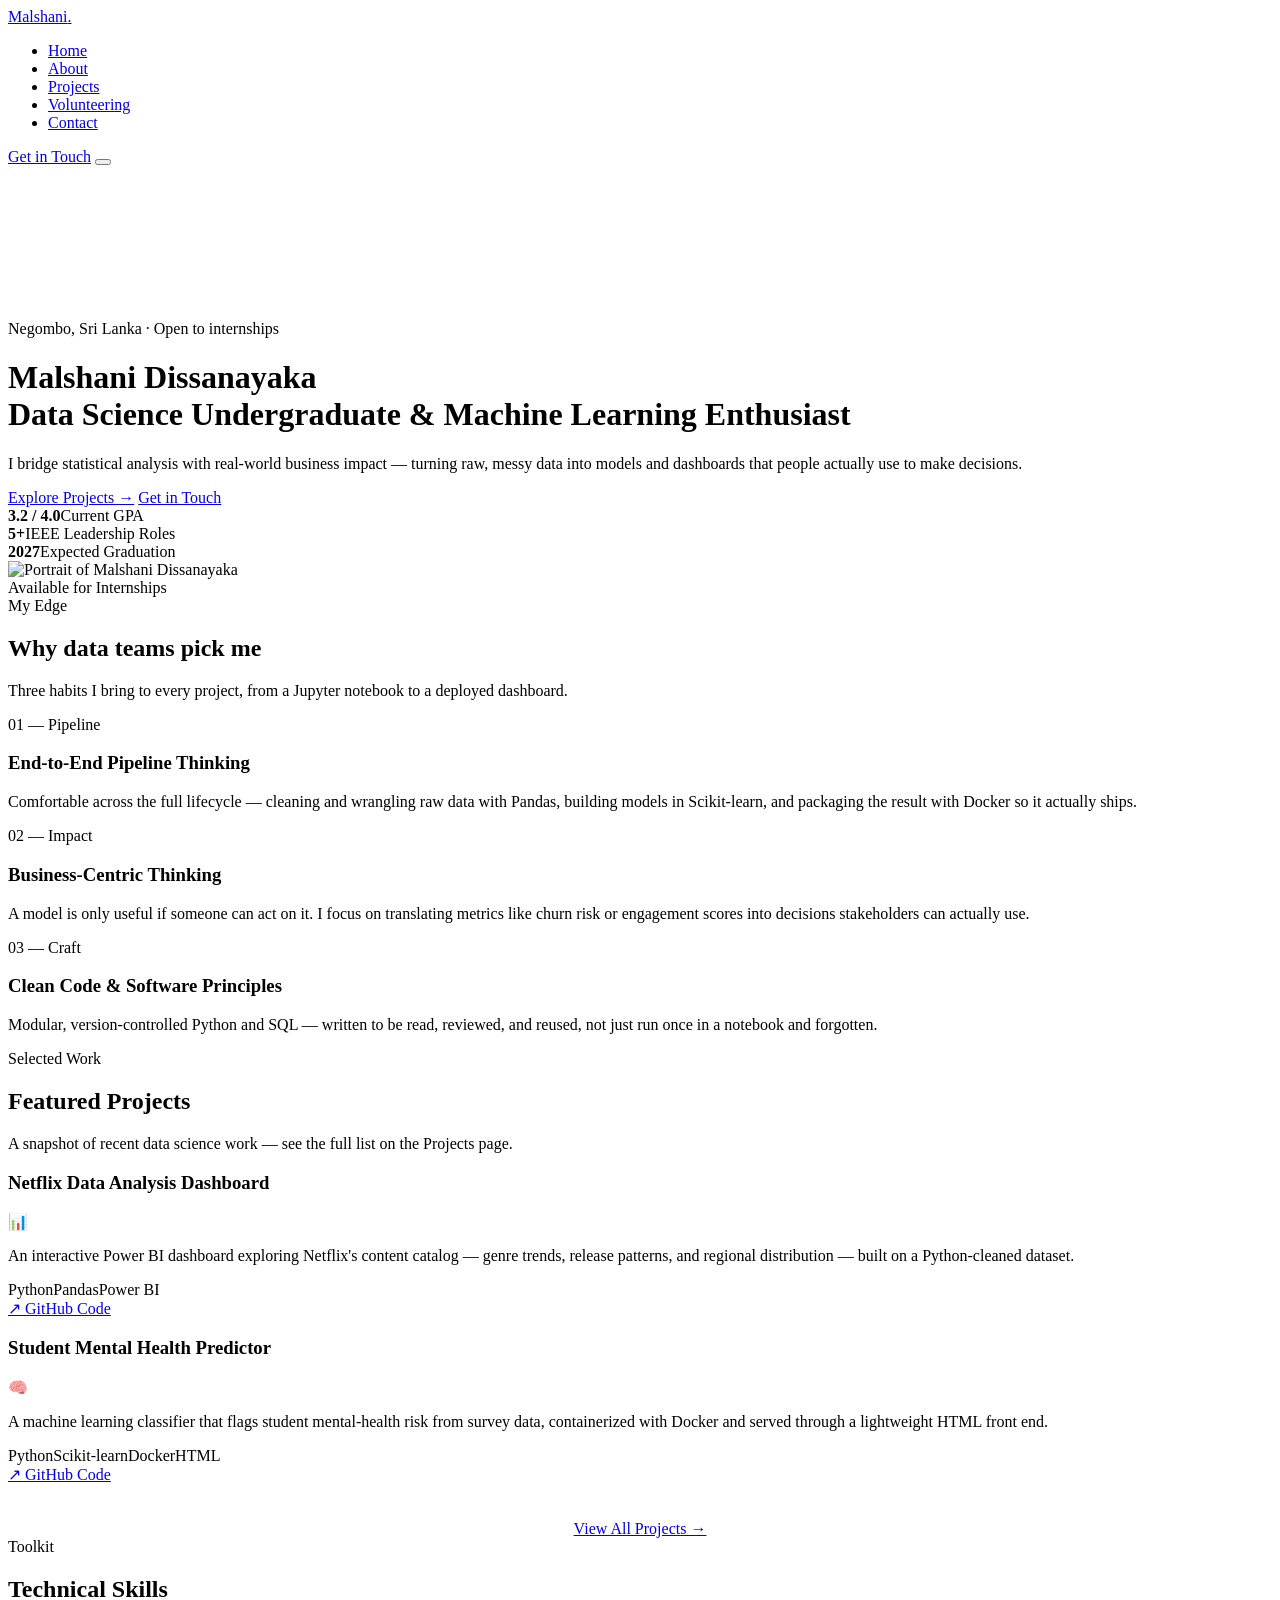
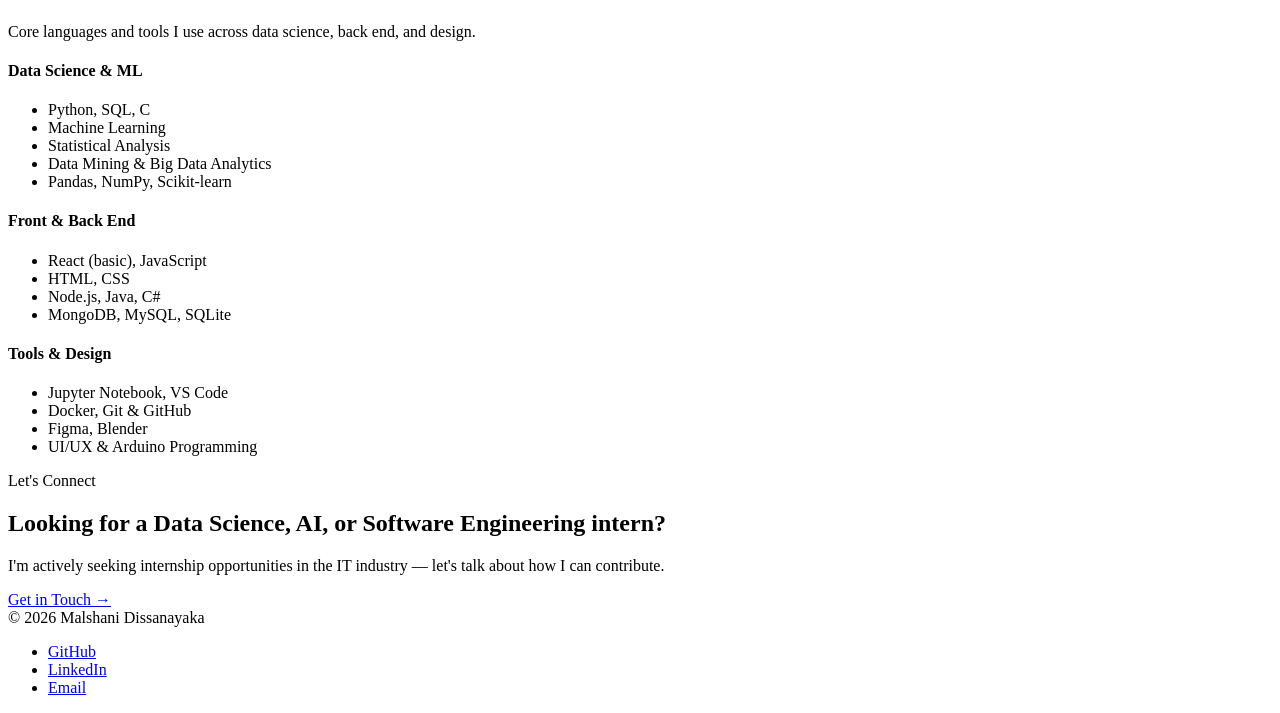
==== index.html @ be1196a0 "Add files via upload Add portfolio" ====
<!DOCTYPE html>
<html lang="en">
<head>
<meta charset="UTF-8" />
<meta name="viewport" content="width=device-width, initial-scale=1.0" />
<title>Malshani Dissanayaka — Data Science Undergraduate</title>
<meta name="description" content="Portfolio of Malshani Dissanayaka, Data Science undergraduate specializing in machine learning, analytics and data-driven products." />
<link rel="preconnect" href="https://fonts.googleapis.com">
<link rel="preconnect" href="https://fonts.gstatic.com" crossorigin>
<link href="https://fonts.googleapis.com/css2?family=Space+Grotesk:wght@500;600;700&family=Inter:wght@400;500;600;700&family=JetBrains+Mono:wght@400;500&display=swap" rel="stylesheet">
<link rel="stylesheet" href="css/style.css" />
</head>
<body>

<nav class="nav">
  <div class="nav-inner">
    <a href="index.html" class="nav-logo">Malshani<span>.</span></a>
    <ul class="nav-links">
      <li><a href="index.html" class="active">Home</a></li>
      <li><a href="about.html">About</a></li>
      <li><a href="projects.html">Projects</a></li>
      <li><a href="volunteering.html">Volunteering</a></li>
      <li><a href="contact.html">Contact</a></li>
    </ul>
    <a href="contact.html" class="nav-cta">Get in Touch</a>
    <button class="nav-toggle" aria-label="Toggle navigation">
      <span></span><span></span><span></span>
    </button>
  </div>
</nav>

<header class="hero">
  <canvas id="node-canvas"></canvas>
  <div class="wrap">
    <div class="hero-grid">
      <div>
        <div class="eyebrow">Negombo, Sri Lanka · Open to internships</div>
        <h1>Malshani Dissanayaka<br><span class="accent">Data Science Undergraduate</span> &amp; Machine Learning Enthusiast</h1>
        <p class="hero-sub">I bridge statistical analysis with real-world business impact — turning raw, messy data into models and dashboards that people actually use to make decisions.</p>
        <div class="hero-actions">
          <a href="projects.html" class="btn btn-primary">Explore Projects →</a>
          <a href="contact.html" class="btn btn-ghost">Get in Touch</a>
        </div>
        <div class="hero-stats">
          <div class="hstat"><b>3.2 / 4.0</b><span>Current GPA</span></div>
          <div class="hstat"><b>5+</b><span>IEEE Leadership Roles</span></div>
          <div class="hstat"><b>2027</b><span>Expected Graduation</span></div>
        </div>
      </div>
      <div class="hero-portrait">
        <div class="portrait-frame">
          <img src="assets/profile.png" alt="Portrait of Malshani Dissanayaka" />
          <div class="portrait-tag"><span class="pulse-dot"></span> Available for Internships</div>
        </div>
      </div>
    </div>
  </div>
</header>

<section class="section" id="edge">
  <div class="wrap">
    <div class="section-head reveal">
      <div class="eyebrow">My Edge</div>
      <h2>Why data teams pick me</h2>
      <p>Three habits I bring to every project, from a Jupyter notebook to a deployed dashboard.</p>
    </div>
    <div class="pillars">
      <div class="pillar reveal">
        <div class="pillar-index mono">01 — Pipeline</div>
        <h3>End-to-End Pipeline Thinking</h3>
        <p>Comfortable across the full lifecycle — cleaning and wrangling raw data with Pandas, building models in Scikit-learn, and packaging the result with Docker so it actually ships.</p>
      </div>
      <div class="pillar reveal">
        <div class="pillar-index mono">02 — Impact</div>
        <h3>Business-Centric Thinking</h3>
        <p>A model is only useful if someone can act on it. I focus on translating metrics like churn risk or engagement scores into decisions stakeholders can actually use.</p>
      </div>
      <div class="pillar reveal">
        <div class="pillar-index mono">03 — Craft</div>
        <h3>Clean Code &amp; Software Principles</h3>
        <p>Modular, version-controlled Python and SQL — written to be read, reviewed, and reused, not just run once in a notebook and forgotten.</p>
      </div>
    </div>
  </div>
</section>

<section class="section" id="projects-preview">
  <div class="wrap">
    <div class="section-head reveal">
      <div class="eyebrow">Selected Work</div>
      <h2>Featured Projects</h2>
      <p>A snapshot of recent data science work — see the full list on the Projects page.</p>
    </div>
    <div class="project-grid">
      <div class="pcard reveal">
        <div class="pcard-top">
          <div>
            <h3>Netflix Data Analysis Dashboard</h3>
          </div>
          <div class="pcard-icon">📊</div>
        </div>
        <p>An interactive Power BI dashboard exploring Netflix's content catalog — genre trends, release patterns, and regional distribution — built on a Python-cleaned dataset.</p>
        <div class="tag-row">
          <span class="tag">Python</span><span class="tag">Pandas</span><span class="tag">Power BI</span>
        </div>
        <div class="pcard-links">
          <a href="https://github.com/MalshaniDissanayaka" target="_blank" rel="noopener">↗ GitHub Code</a>
        </div>
      </div>
      <div class="pcard reveal">
        <div class="pcard-top">
          <div>
            <h3>Student Mental Health Predictor</h3>
          </div>
          <div class="pcard-icon">🧠</div>
        </div>
        <p>A machine learning classifier that flags student mental-health risk from survey data, containerized with Docker and served through a lightweight HTML front end.</p>
        <div class="tag-row">
          <span class="tag">Python</span><span class="tag">Scikit-learn</span><span class="tag">Docker</span><span class="tag">HTML</span>
        </div>
        <div class="pcard-links">
          <a href="https://github.com/MalshaniDissanayaka" target="_blank" rel="noopener">↗ GitHub Code</a>
        </div>
      </div>
    </div>
    <div style="margin-top:36px;text-align:center;" class="reveal">
      <a href="projects.html" class="btn btn-ghost">View All Projects →</a>
    </div>
  </div>
</section>

<section class="section" id="skills-preview">
  <div class="wrap">
    <div class="section-head reveal">
      <div class="eyebrow">Toolkit</div>
      <h2>Technical Skills</h2>
      <p>Core languages and tools I use across data science, back end, and design.</p>
    </div>
    <div class="skills-grid">
      <div class="skill-col reveal">
        <h4>Data Science &amp; ML</h4>
        <ul>
          <li>Python, SQL, C</li>
          <li>Machine Learning</li>
          <li>Statistical Analysis</li>
          <li>Data Mining &amp; Big Data Analytics</li>
          <li>Pandas, NumPy, Scikit-learn</li>
        </ul>
      </div>
      <div class="skill-col reveal">
        <h4>Front &amp; Back End</h4>
        <ul>
          <li>React (basic), JavaScript</li>
          <li>HTML, CSS</li>
          <li>Node.js, Java, C#</li>
          <li>MongoDB, MySQL, SQLite</li>
        </ul>
      </div>
      <div class="skill-col reveal">
        <h4>Tools &amp; Design</h4>
        <ul>
          <li>Jupyter Notebook, VS Code</li>
          <li>Docker, Git &amp; GitHub</li>
          <li>Figma, Blender</li>
          <li>UI/UX &amp; Arduino Programming</li>
        </ul>
      </div>
    </div>
  </div>
</section>

<section class="section" id="cta">
  <div class="wrap reveal">
    <div class="contact-card contact-big">
      <div class="eyebrow" style="justify-content:center;">Let's Connect</div>
      <h2>Looking for a Data Science, AI, or Software Engineering intern?</h2>
      <p>I'm actively seeking internship opportunities in the IT industry — let's talk about how I can contribute.</p>
      <a href="contact.html" class="btn btn-primary">Get in Touch →</a>
    </div>
  </div>
</section>

<footer class="footer">
  <div class="wrap footer-inner">
    <span class="footer-mute">© 2026 Malshani Dissanayaka</span>
    <ul class="footer-links">
      <li><a href="https://github.com/MalshaniDissanayaka" target="_blank" rel="noopener">GitHub</a></li>
      <li><a href="https://www.linkedin.com/in/malshani-dissanayaka-32492b304" target="_blank" rel="noopener">LinkedIn</a></li>
      <li><a href="mailto:malsdiss7@gmail.com">Email</a></li>
    </ul>
  </div>
</footer>

<script src="js/script.js"></script>
</body>
</html>
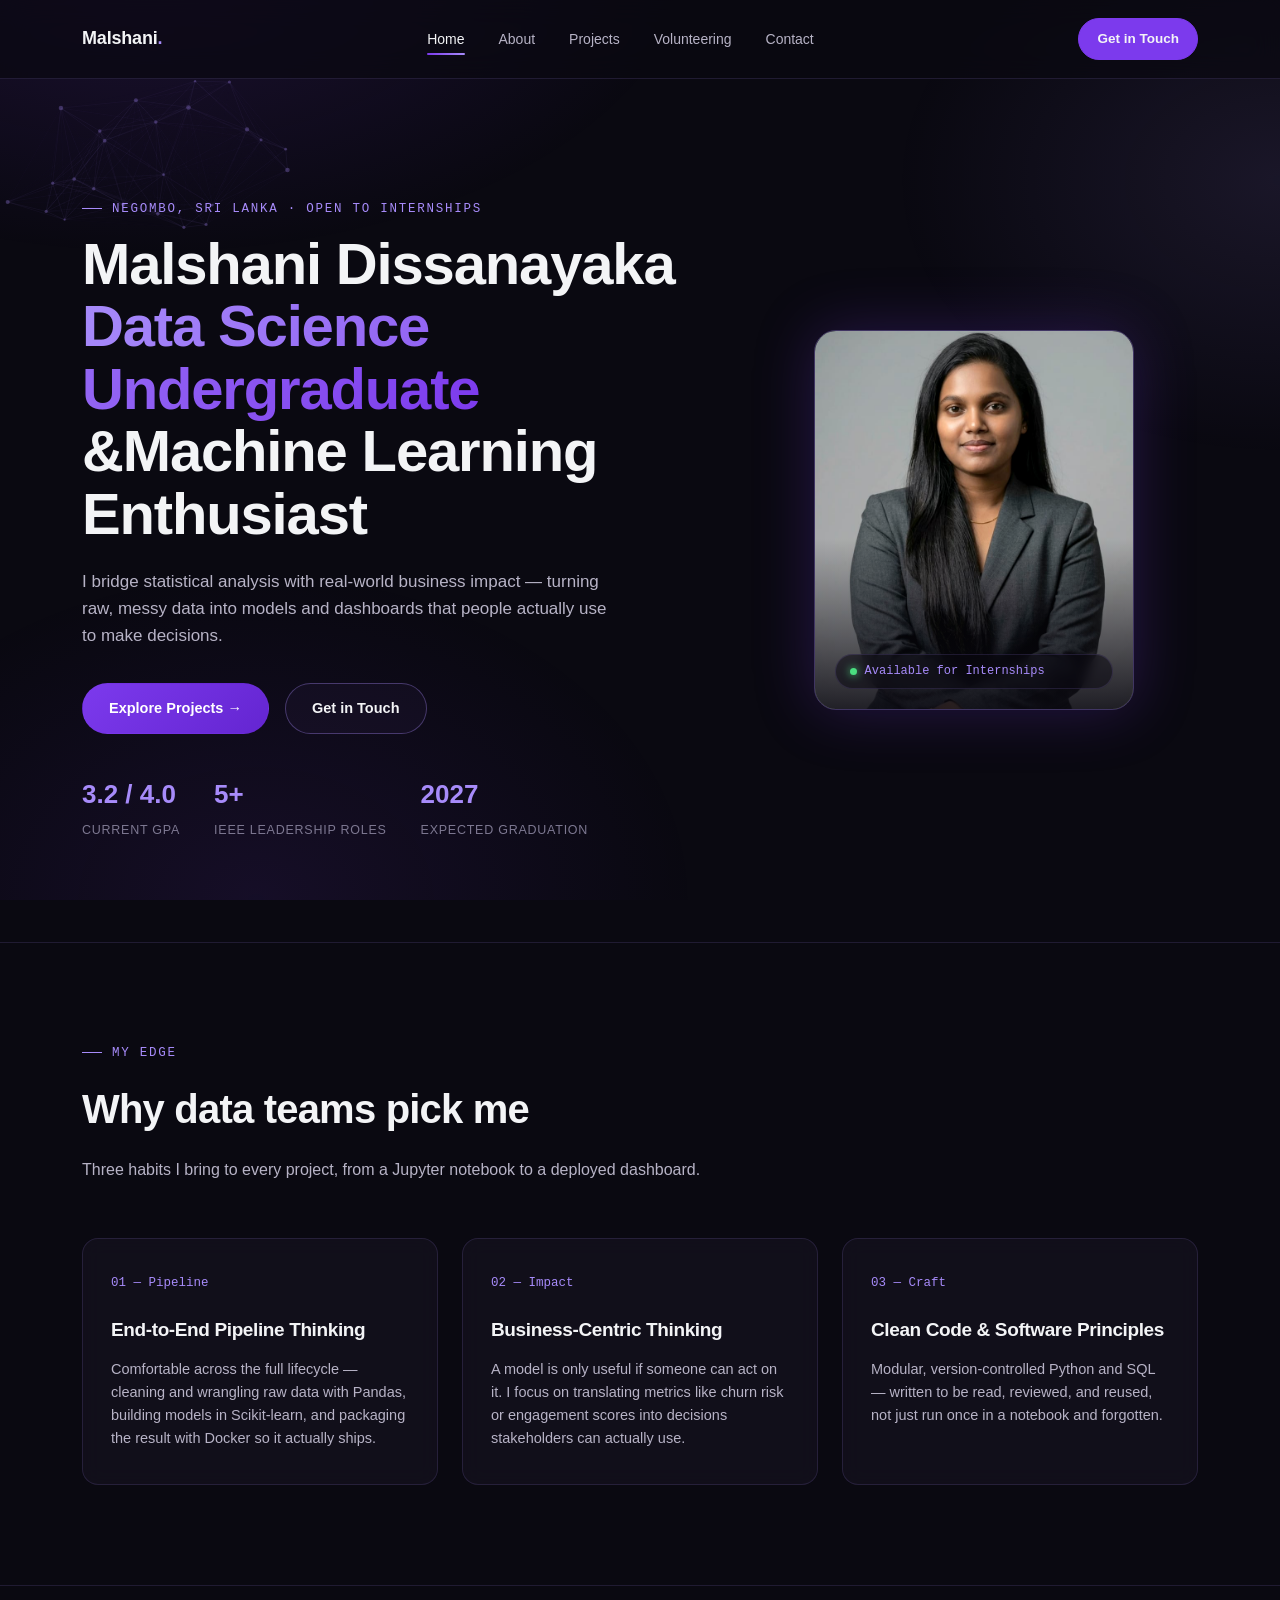
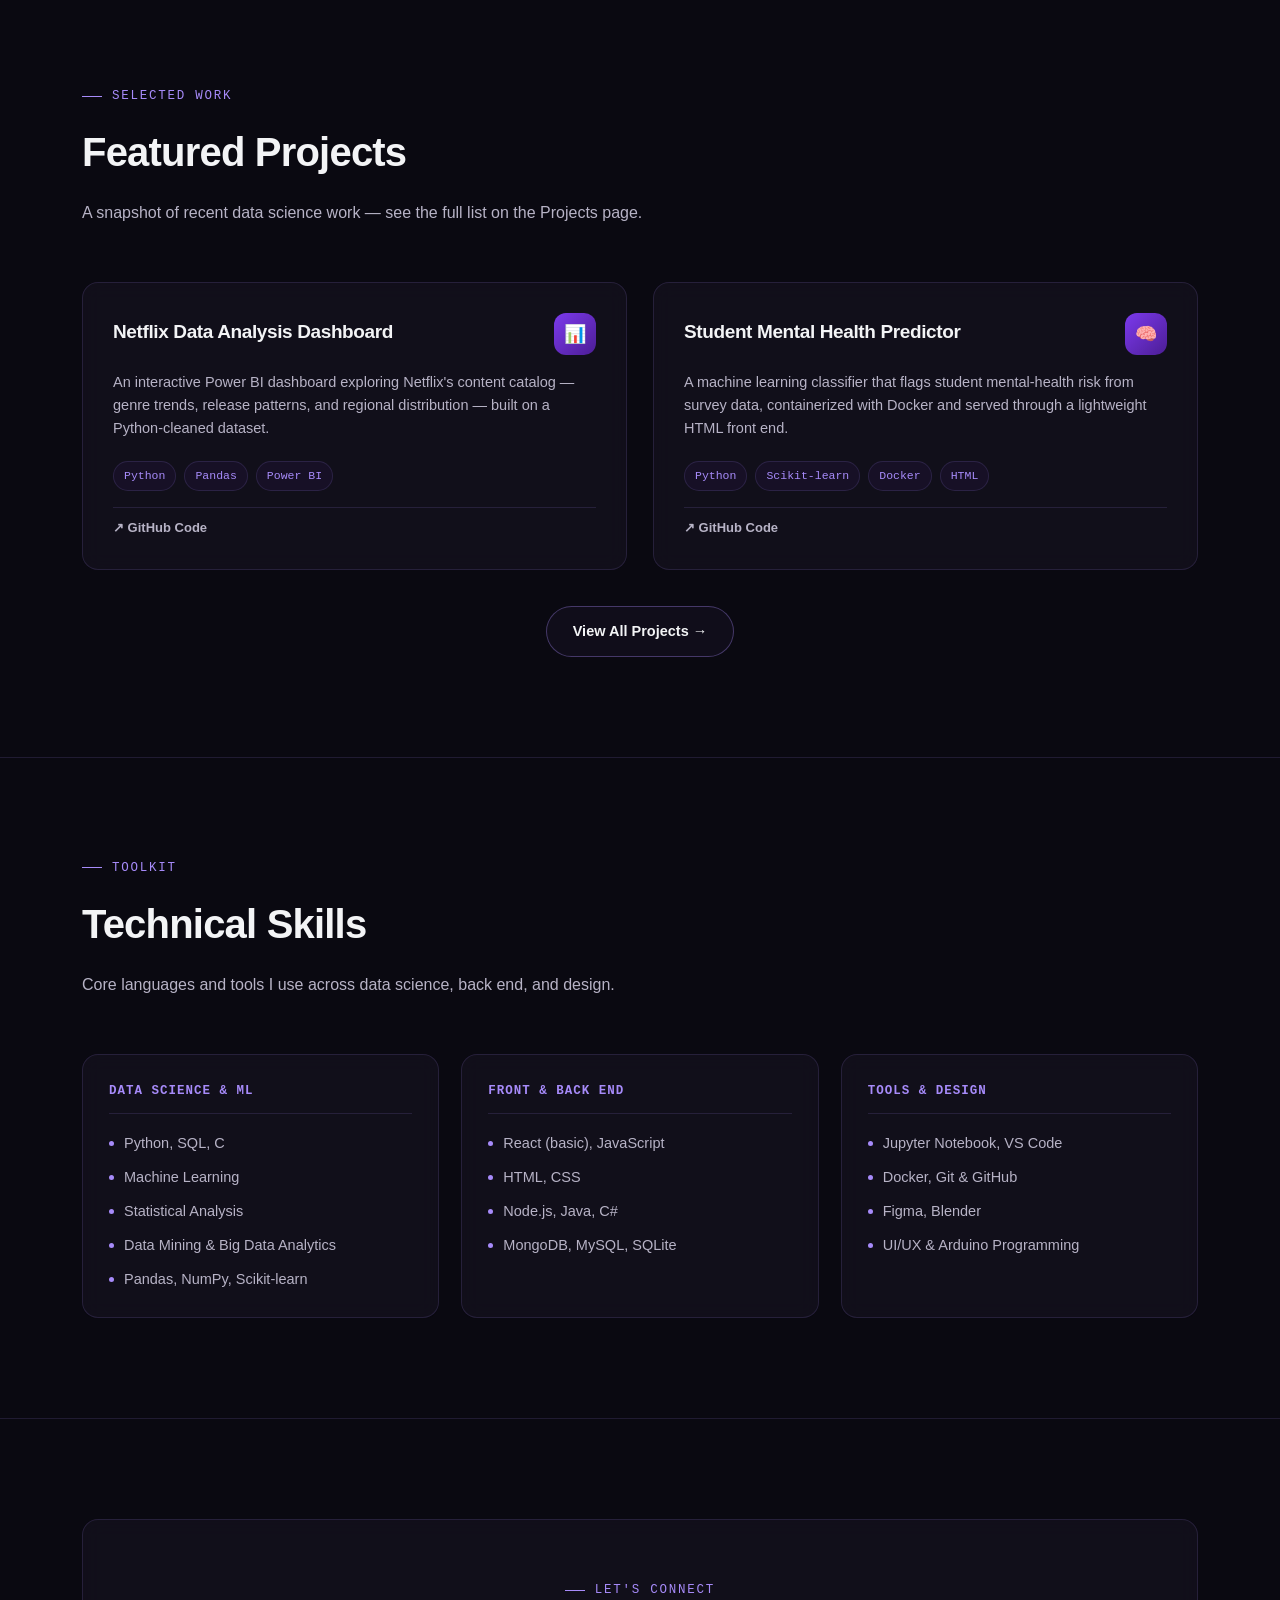
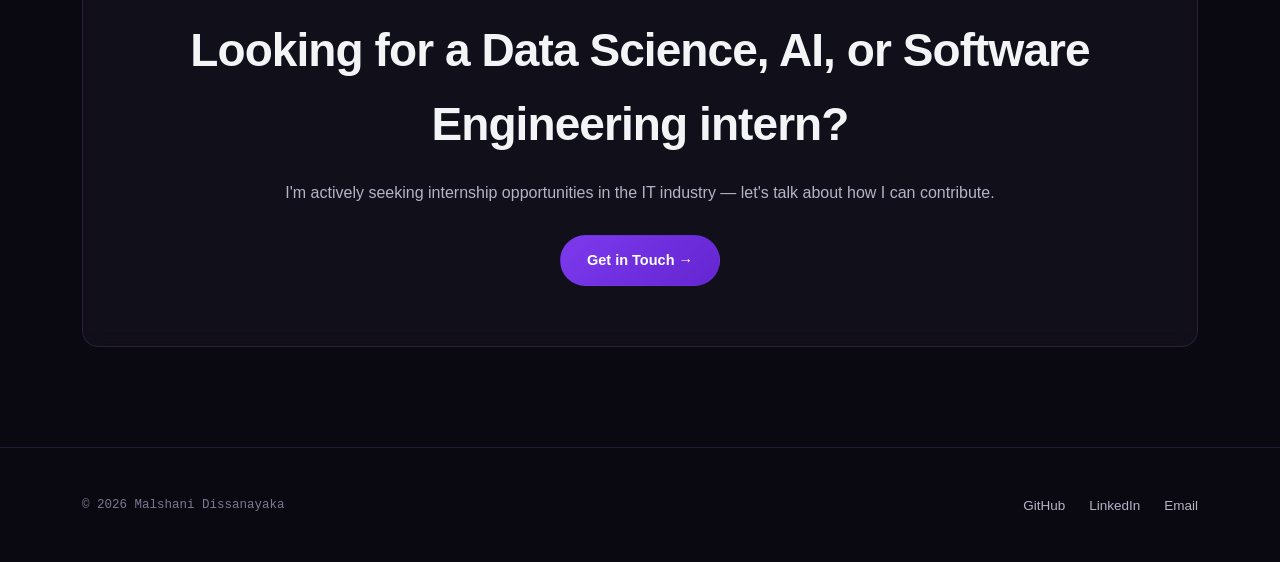
==== commit 6b665ec3: "Update index.html" ====
--- a/index.html
+++ b/index.html
@@ -35,7 +35,7 @@
     <div class="hero-grid">
       <div>
         <div class="eyebrow">Negombo, Sri Lanka · Open to internships</div>
-        <h1>Malshani Dissanayaka<br><span class="accent">Data Science Undergraduate</span> &amp; Machine Learning Enthusiast</h1>
+        <h1>Malshani Dissanayaka<br><span class="accent">Data Science Undergraduate</span> &amp;Machine Learning Enthusiast</h1>
         <p class="hero-sub">I bridge statistical analysis with real-world business impact — turning raw, messy data into models and dashboards that people actually use to make decisions.</p>
         <div class="hero-actions">
           <a href="projects.html" class="btn btn-primary">Explore Projects →</a>
--- a/css/style.css
+++ b/css/style.css
@@ -0,0 +1,784 @@
+/* ===========================================================
+   Malshani Dissanayaka — Portfolio Design System
+   Display: Space Grotesk | Body: Inter | Mono: JetBrains Mono
+   =========================================================== */
+
+:root {
+  --bg-0: #0a0911;
+  --bg-1: #13111c;
+  --bg-2: #191625;
+  --card: rgba(24, 21, 36, 0.55);
+  --card-solid: #15131f;
+  --border: rgba(167, 139, 250, 0.14);
+  --border-strong: rgba(167, 139, 250, 0.35);
+  --accent: #7c3aed;
+  --accent-2: #a78bfa;
+  --accent-glow: rgba(124, 58, 237, 0.45);
+  --text: #f3f4f6;
+  --text-dim: #b7b3c6;
+  --text-mute: #7d7891;
+  --radius: 16px;
+  --radius-sm: 10px;
+  --maxw: 1180px;
+}
+
+* { margin: 0; padding: 0; box-sizing: border-box; }
+
+html {
+  scroll-behavior: smooth;
+}
+
+body {
+  background: var(--bg-0);
+  color: var(--text);
+  font-family: "Inter", -apple-system, BlinkMacSystemFont, sans-serif;
+  font-size: 16px;
+  line-height: 1.6;
+  overflow-x: hidden;
+  position: relative;
+}
+
+/* ambient node-field backdrop, sits behind everything */
+body::before {
+  content: "";
+  position: fixed;
+  inset: 0;
+  background:
+    radial-gradient(ellipse 900px 500px at 12% -5%, rgba(124,58,237,0.16), transparent 60%),
+    radial-gradient(ellipse 700px 500px at 100% 20%, rgba(167,139,250,0.10), transparent 55%),
+    radial-gradient(ellipse 800px 600px at 20% 100%, rgba(124,58,237,0.10), transparent 55%);
+  pointer-events: none;
+  z-index: 0;
+}
+
+h1, h2, h3, h4 {
+  font-family: "Space Grotesk", "Inter", sans-serif;
+  font-weight: 600;
+  letter-spacing: -0.02em;
+  color: var(--text);
+}
+
+a { color: inherit; text-decoration: none; }
+
+img { max-width: 100%; display: block; }
+
+.mono {
+  font-family: "JetBrains Mono", monospace;
+}
+
+.wrap {
+  max-width: var(--maxw);
+  margin: 0 auto;
+  padding: 0 32px;
+  position: relative;
+  z-index: 1;
+}
+
+.eyebrow {
+  font-family: "JetBrains Mono", monospace;
+  font-size: 12.5px;
+  letter-spacing: 0.14em;
+  text-transform: uppercase;
+  color: var(--accent-2);
+  display: flex;
+  align-items: center;
+  gap: 10px;
+  margin-bottom: 14px;
+}
+
+.eyebrow::before {
+  content: "";
+  width: 20px;
+  height: 1px;
+  background: var(--accent-2);
+  display: inline-block;
+}
+
+section { position: relative; z-index: 1; }
+
+/* ---------------- Nav ---------------- */
+.nav {
+  position: sticky;
+  top: 0;
+  z-index: 100;
+  background: rgba(10, 9, 17, 0.72);
+  backdrop-filter: blur(14px);
+  -webkit-backdrop-filter: blur(14px);
+  border-bottom: 1px solid var(--border);
+}
+
+.nav-inner {
+  max-width: var(--maxw);
+  margin: 0 auto;
+  padding: 18px 32px;
+  display: flex;
+  align-items: center;
+  justify-content: space-between;
+}
+
+.nav-logo {
+  font-family: "Space Grotesk", sans-serif;
+  font-weight: 700;
+  font-size: 18px;
+  letter-spacing: -0.01em;
+}
+
+.nav-logo span { color: var(--accent-2); }
+
+.nav-links {
+  display: flex;
+  gap: 34px;
+  list-style: none;
+}
+
+.nav-links a {
+  font-size: 14px;
+  font-weight: 500;
+  color: var(--text-dim);
+  position: relative;
+  padding: 4px 0;
+  transition: color 0.25s ease;
+}
+
+.nav-links a:hover, .nav-links a.active { color: var(--text); }
+
+.nav-links a.active::after {
+  content: "";
+  position: absolute;
+  left: 0; right: 0; bottom: -4px;
+  height: 2px;
+  background: linear-gradient(90deg, var(--accent), var(--accent-2));
+  border-radius: 2px;
+}
+
+.nav-cta {
+  font-size: 13.5px;
+  font-weight: 600;
+  padding: 9px 18px;
+  border-radius: 999px;
+  background: var(--accent);
+  border: 1px solid var(--accent);
+  transition: all 0.25s ease;
+}
+
+.nav-cta:hover {
+  background: transparent;
+  box-shadow: 0 0 22px var(--accent-glow);
+}
+
+.nav-toggle {
+  display: none;
+  flex-direction: column;
+  gap: 5px;
+  background: none;
+  border: none;
+  cursor: pointer;
+}
+.nav-toggle span {
+  width: 22px; height: 2px; background: var(--text);
+}
+
+/* ---------------- Buttons ---------------- */
+.btn {
+  display: inline-flex;
+  align-items: center;
+  gap: 8px;
+  font-family: "Inter", sans-serif;
+  font-weight: 600;
+  font-size: 14.5px;
+  padding: 13px 26px;
+  border-radius: 999px;
+  cursor: pointer;
+  transition: all 0.28s ease;
+  border: 1px solid transparent;
+}
+
+.btn-primary {
+  background: linear-gradient(135deg, var(--accent), #6425d1);
+  color: #fff;
+  box-shadow: 0 0 0 rgba(124,58,237,0);
+}
+.btn-primary:hover {
+  box-shadow: 0 0 30px var(--accent-glow);
+  transform: translateY(-2px);
+}
+
+.btn-ghost {
+  border-color: var(--border-strong);
+  color: var(--text);
+  background: rgba(167,139,250,0.04);
+}
+.btn-ghost:hover {
+  border-color: var(--accent-2);
+  background: rgba(167,139,250,0.1);
+  transform: translateY(-2px);
+}
+
+/* ---------------- Hero ---------------- */
+.hero {
+  padding: 120px 0 100px;
+  position: relative;
+  overflow: hidden;
+}
+
+#node-canvas {
+  position: absolute;
+  inset: 0;
+  z-index: 0;
+  opacity: 0.55;
+}
+
+.hero-grid {
+  display: grid;
+  grid-template-columns: 1.15fr 0.85fr;
+  gap: 60px;
+  align-items: center;
+}
+
+.hero h1 {
+  font-size: clamp(36px, 5vw, 58px);
+  line-height: 1.08;
+  margin-bottom: 22px;
+}
+
+.hero h1 .accent {
+  background: linear-gradient(120deg, var(--accent-2), var(--accent));
+  -webkit-background-clip: text;
+  background-clip: text;
+  color: transparent;
+}
+
+.hero-sub {
+  color: var(--text-dim);
+  font-size: 17px;
+  max-width: 540px;
+  margin-bottom: 34px;
+}
+
+.hero-actions {
+  display: flex;
+  gap: 16px;
+  flex-wrap: wrap;
+  margin-bottom: 40px;
+}
+
+.hero-stats {
+  display: flex;
+  gap: 34px;
+  flex-wrap: wrap;
+}
+
+.hstat b {
+  display: block;
+  font-family: "Space Grotesk", sans-serif;
+  font-size: 26px;
+  color: var(--accent-2);
+}
+.hstat span {
+  font-size: 12.5px;
+  color: var(--text-mute);
+  text-transform: uppercase;
+  letter-spacing: 0.06em;
+}
+
+.hero-portrait {
+  position: relative;
+  justify-self: center;
+}
+
+.portrait-frame {
+  position: relative;
+  width: 320px;
+  height: 380px;
+  border-radius: 22px;
+  overflow: hidden;
+  border: 1px solid var(--border-strong);
+  box-shadow: 0 0 60px rgba(124,58,237,0.25);
+}
+
+.portrait-frame img {
+  width: 100%;
+  height: 100%;
+  object-fit: cover;
+  filter: saturate(1.02) contrast(1.03);
+}
+
+.portrait-frame::after {
+  content: "";
+  position: absolute;
+  inset: 0;
+  background: linear-gradient(180deg, transparent 55%, rgba(10,9,17,0.85));
+}
+
+.portrait-tag {
+  position: absolute;
+  bottom: 20px;
+  left: 20px;
+  right: 20px;
+  z-index: 2;
+  font-family: "JetBrains Mono", monospace;
+  font-size: 12px;
+  color: var(--accent-2);
+  background: rgba(10,9,17,0.55);
+  border: 1px solid var(--border);
+  border-radius: 999px;
+  padding: 7px 14px;
+  backdrop-filter: blur(6px);
+  display: inline-flex;
+  gap: 8px;
+  align-items: center;
+}
+
+.pulse-dot {
+  width: 7px; height: 7px; border-radius: 50%;
+  background: #4ade80;
+  box-shadow: 0 0 8px #4ade80;
+}
+
+/* ---------------- Section shells ---------------- */
+.section {
+  padding: 100px 0;
+  border-top: 1px solid var(--border);
+}
+
+.section-head {
+  max-width: 640px;
+  margin-bottom: 56px;
+}
+
+.section-head h2 {
+  font-size: clamp(28px, 3.4vw, 40px);
+  margin-bottom: 16px;
+}
+
+.section-head p {
+  color: var(--text-dim);
+  font-size: 16px;
+}
+
+/* ---------------- Pillars ---------------- */
+.pillars {
+  display: grid;
+  grid-template-columns: repeat(3, 1fr);
+  gap: 24px;
+}
+
+.pillar {
+  background: var(--card);
+  border: 1px solid var(--border);
+  border-radius: var(--radius);
+  padding: 34px 28px;
+  backdrop-filter: blur(10px);
+  transition: transform 0.3s ease, border-color 0.3s ease, box-shadow 0.3s ease;
+}
+
+.pillar:hover {
+  transform: translateY(-6px);
+  border-color: var(--border-strong);
+  box-shadow: 0 18px 40px rgba(0,0,0,0.35), 0 0 30px rgba(124,58,237,0.12);
+}
+
+.pillar-index {
+  font-family: "JetBrains Mono", monospace;
+  font-size: 12.5px;
+  color: var(--accent-2);
+  margin-bottom: 22px;
+}
+
+.pillar h3 {
+  font-size: 19px;
+  margin-bottom: 12px;
+}
+
+.pillar p {
+  color: var(--text-dim);
+  font-size: 14.5px;
+}
+
+/* ---------------- Project cards ---------------- */
+.project-grid {
+  display: grid;
+  grid-template-columns: repeat(2, 1fr);
+  gap: 26px;
+}
+
+.pcard {
+  background: var(--card);
+  border: 1px solid var(--border);
+  border-radius: var(--radius);
+  padding: 30px;
+  backdrop-filter: blur(10px);
+  transition: transform 0.3s ease, border-color 0.3s ease;
+  display: flex;
+  flex-direction: column;
+  gap: 16px;
+}
+
+.pcard:hover {
+  transform: translateY(-5px);
+  border-color: var(--border-strong);
+}
+
+.pcard-top {
+  display: flex;
+  justify-content: space-between;
+  align-items: flex-start;
+}
+
+.pcard-icon {
+  width: 42px; height: 42px;
+  border-radius: 12px;
+  background: linear-gradient(135deg, var(--accent), #4c1d95);
+  display: flex; align-items: center; justify-content: center;
+  font-size: 18px;
+  flex-shrink: 0;
+}
+
+.pcard h3 {
+  font-size: 19px;
+  margin: 4px 0 6px;
+}
+
+.pcard p {
+  color: var(--text-dim);
+  font-size: 14.5px;
+}
+
+.tag-row {
+  display: flex;
+  flex-wrap: wrap;
+  gap: 8px;
+  margin-top: 4px;
+}
+
+.tag {
+  font-family: "JetBrains Mono", monospace;
+  font-size: 11.5px;
+  padding: 5px 10px;
+  border-radius: 999px;
+  border: 1px solid var(--border);
+  color: var(--accent-2);
+  background: rgba(124,58,237,0.06);
+}
+
+.pcard-links {
+  display: flex;
+  gap: 14px;
+  margin-top: auto;
+  padding-top: 10px;
+  border-top: 1px solid var(--border);
+}
+
+.pcard-links a {
+  font-size: 13px;
+  font-weight: 600;
+  color: var(--text-dim);
+  display: flex;
+  align-items: center;
+  gap: 6px;
+  transition: color 0.2s ease;
+}
+
+.pcard-links a:hover { color: var(--accent-2); }
+
+.pcard-more {
+  border-style: dashed;
+  align-items: center;
+  justify-content: center;
+  text-align: center;
+  color: var(--text-mute);
+}
+
+/* ---------------- Skills grid ---------------- */
+.skills-grid {
+  display: grid;
+  grid-template-columns: repeat(3, 1fr);
+  gap: 22px;
+}
+
+.skill-col {
+  background: var(--card);
+  border: 1px solid var(--border);
+  border-radius: var(--radius);
+  padding: 26px;
+  backdrop-filter: blur(10px);
+}
+
+.skill-col h4 {
+  font-family: "JetBrains Mono", monospace;
+  font-size: 12.5px;
+  letter-spacing: 0.08em;
+  text-transform: uppercase;
+  color: var(--accent-2);
+  margin-bottom: 18px;
+  padding-bottom: 12px;
+  border-bottom: 1px solid var(--border);
+}
+
+.skill-col ul { list-style: none; display: flex; flex-direction: column; gap: 11px; }
+
+.skill-col li {
+  font-size: 14.5px;
+  color: var(--text-dim);
+  display: flex;
+  align-items: center;
+  gap: 10px;
+}
+
+.skill-col li::before {
+  content: "";
+  width: 5px; height: 5px;
+  border-radius: 50%;
+  background: var(--accent-2);
+  flex-shrink: 0;
+}
+
+/* ---------------- Timeline (About / Volunteering) ---------------- */
+.timeline {
+  display: flex;
+  flex-direction: column;
+  gap: 0;
+}
+
+.tl-item {
+  display: grid;
+  grid-template-columns: 130px 24px 1fr;
+  gap: 6px;
+  position: relative;
+  padding-bottom: 44px;
+}
+
+.tl-item:last-child { padding-bottom: 0; }
+
+.tl-date {
+  font-family: "JetBrains Mono", monospace;
+  font-size: 12.5px;
+  color: var(--text-mute);
+  padding-top: 3px;
+}
+
+.tl-rail {
+  display: flex;
+  flex-direction: column;
+  align-items: center;
+}
+
+.tl-dot {
+  width: 11px; height: 11px;
+  border-radius: 50%;
+  background: var(--bg-0);
+  border: 2px solid var(--accent-2);
+  box-shadow: 0 0 10px var(--accent-glow);
+  flex-shrink: 0;
+  margin-top: 2px;
+}
+
+.tl-line {
+  flex: 1;
+  width: 1px;
+  background: var(--border-strong);
+  margin-top: 4px;
+}
+
+.tl-item:last-child .tl-line { display: none; }
+
+.tl-content h3 {
+  font-size: 17px;
+  margin-bottom: 3px;
+}
+
+.tl-org {
+  font-size: 13.5px;
+  color: var(--accent-2);
+  margin-bottom: 8px;
+  font-weight: 500;
+}
+
+.tl-content p, .tl-content ul {
+  color: var(--text-dim);
+  font-size: 14.5px;
+}
+
+.tl-content ul { padding-left: 18px; margin-top: 6px; display: flex; flex-direction: column; gap: 5px; }
+
+/* ---------------- About page specifics ---------------- */
+.about-grid {
+  display: grid;
+  grid-template-columns: 0.8fr 1.2fr;
+  gap: 60px;
+  align-items: start;
+}
+
+.about-photo {
+  position: sticky;
+  top: 110px;
+}
+
+.about-photo .frame {
+  border-radius: var(--radius);
+  overflow: hidden;
+  border: 1px solid var(--border-strong);
+  box-shadow: 0 0 50px rgba(124,58,237,0.2);
+}
+
+.about-lang {
+  margin-top: 20px;
+  display: flex;
+  gap: 10px;
+}
+
+.lang-pill {
+  font-family: "JetBrains Mono", monospace;
+  font-size: 12px;
+  border: 1px solid var(--border);
+  border-radius: 999px;
+  padding: 6px 12px;
+  color: var(--text-dim);
+}
+
+.about-body p { color: var(--text-dim); margin-bottom: 18px; font-size: 15.5px; }
+
+.edu-card {
+  background: var(--card);
+  border: 1px solid var(--border);
+  border-radius: var(--radius);
+  padding: 24px 26px;
+  margin-bottom: 16px;
+}
+
+.edu-card h4 { font-size: 16.5px; margin-bottom: 4px; }
+.edu-card .edu-meta { font-size: 13px; color: var(--text-mute); margin-bottom: 10px; font-family: "JetBrains Mono", monospace;}
+.edu-card p { color: var(--text-dim); font-size: 14px; }
+
+/* ---------------- Contact ---------------- */
+.contact-grid {
+  display: grid;
+  grid-template-columns: 1fr 1fr;
+  gap: 26px;
+}
+
+.contact-card {
+  background: var(--card);
+  border: 1px solid var(--border);
+  border-radius: var(--radius);
+  padding: 30px;
+  backdrop-filter: blur(10px);
+  transition: all 0.25s ease;
+}
+
+.contact-card:hover { border-color: var(--border-strong); transform: translateY(-4px); }
+
+.contact-card .cc-label {
+  font-family: "JetBrains Mono", monospace;
+  font-size: 12px;
+  color: var(--text-mute);
+  text-transform: uppercase;
+  letter-spacing: 0.06em;
+  margin-bottom: 10px;
+}
+
+.contact-card .cc-value {
+  font-size: 17px;
+  font-weight: 600;
+}
+
+.contact-big {
+  grid-column: 1 / -1;
+  text-align: center;
+  padding: 60px 30px;
+}
+
+.contact-big h2 {
+  font-size: clamp(30px, 4vw, 46px);
+  margin-bottom: 18px;
+}
+
+.contact-big p { color: var(--text-dim); margin-bottom: 30px; }
+
+/* ---------------- Footer ---------------- */
+.footer {
+  border-top: 1px solid var(--border);
+  padding: 44px 0;
+}
+
+.footer-inner {
+  display: flex;
+  justify-content: space-between;
+  align-items: center;
+  flex-wrap: wrap;
+  gap: 20px;
+}
+
+.footer-links {
+  display: flex;
+  gap: 24px;
+  list-style: none;
+}
+
+.footer-links a {
+  font-size: 13.5px;
+  color: var(--text-dim);
+  transition: color 0.2s ease;
+}
+.footer-links a:hover { color: var(--accent-2); }
+
+.footer-mute {
+  font-size: 12.5px;
+  color: var(--text-mute);
+  font-family: "JetBrains Mono", monospace;
+}
+
+/* ---------------- Reveal on scroll ---------------- */
+.reveal {
+  opacity: 0;
+  transform: translateY(18px);
+  transition: opacity 0.7s ease, transform 0.7s ease;
+}
+.reveal.is-visible {
+  opacity: 1;
+  transform: translateY(0);
+}
+
+/* ---------------- Page hero (inner pages) ---------------- */
+.page-hero {
+  padding: 80px 0 60px;
+  border-bottom: 1px solid var(--border);
+}
+.page-hero h1 { font-size: clamp(32px, 4.5vw, 48px); margin-bottom: 14px; }
+.page-hero p { color: var(--text-dim); max-width: 560px; font-size: 16px; }
+
+/* ---------------- Responsive ---------------- */
+@media (max-width: 900px) {
+  .hero-grid { grid-template-columns: 1fr; }
+  .hero-portrait { justify-self: start; order: -1; }
+  .portrait-frame { width: 220px; height: 260px; }
+  .about-grid { grid-template-columns: 1fr; }
+  .about-photo { position: static; }
+  .pillars { grid-template-columns: 1fr; }
+  .project-grid { grid-template-columns: 1fr; }
+  .skills-grid { grid-template-columns: 1fr 1fr; }
+  .contact-grid { grid-template-columns: 1fr; }
+}
+
+@media (max-width: 700px) {
+  .nav-links, .nav-cta { display: none; }
+  .nav-toggle { display: flex; }
+  .nav-links.open {
+    display: flex;
+    position: absolute;
+    top: 100%; left: 0; right: 0;
+    background: var(--bg-1);
+    flex-direction: column;
+    padding: 20px 32px;
+    gap: 18px;
+    border-bottom: 1px solid var(--border);
+  }
+  .wrap { padding: 0 20px; }
+  .skills-grid { grid-template-columns: 1fr; }
+  .tl-item { grid-template-columns: 90px 20px 1fr; }
+  .section { padding: 70px 0; }
+}
+
+@media (prefers-reduced-motion: reduce) {
+  * { animation: none !important; transition: none !important; }
+}
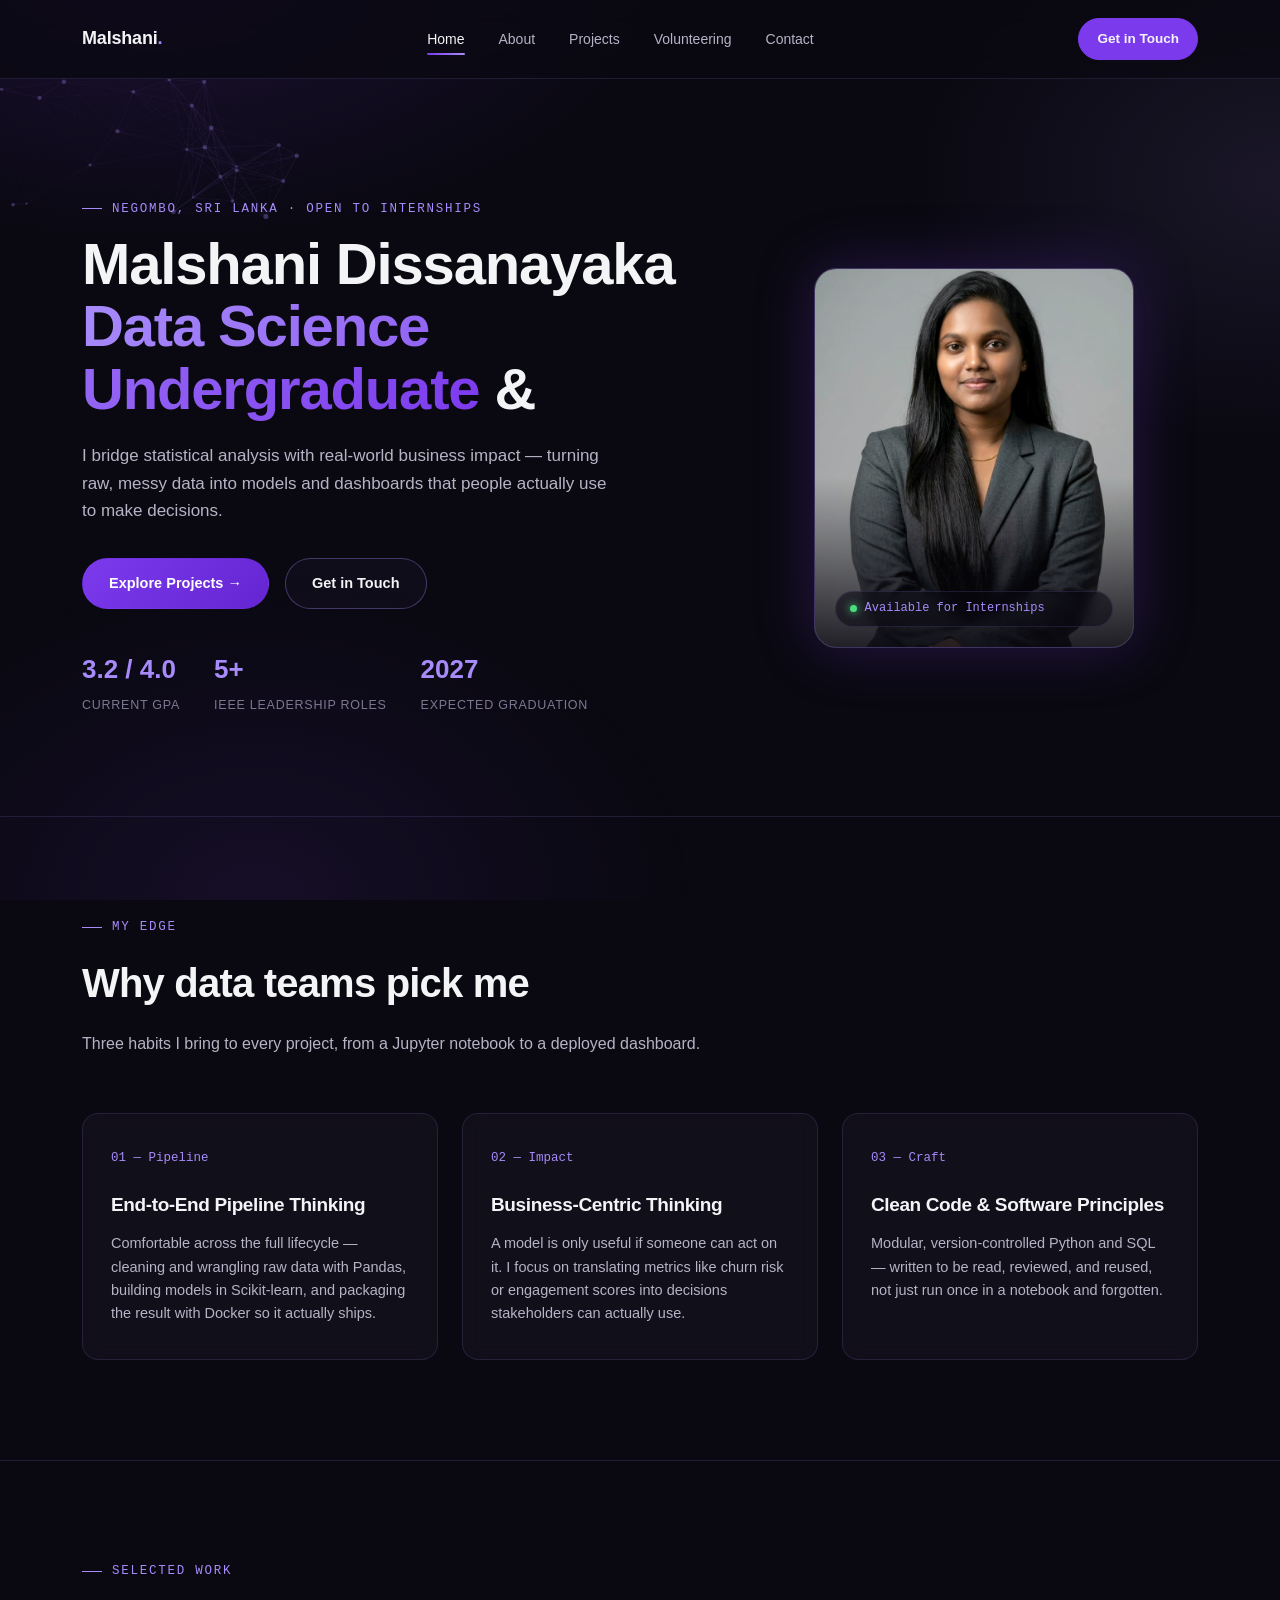
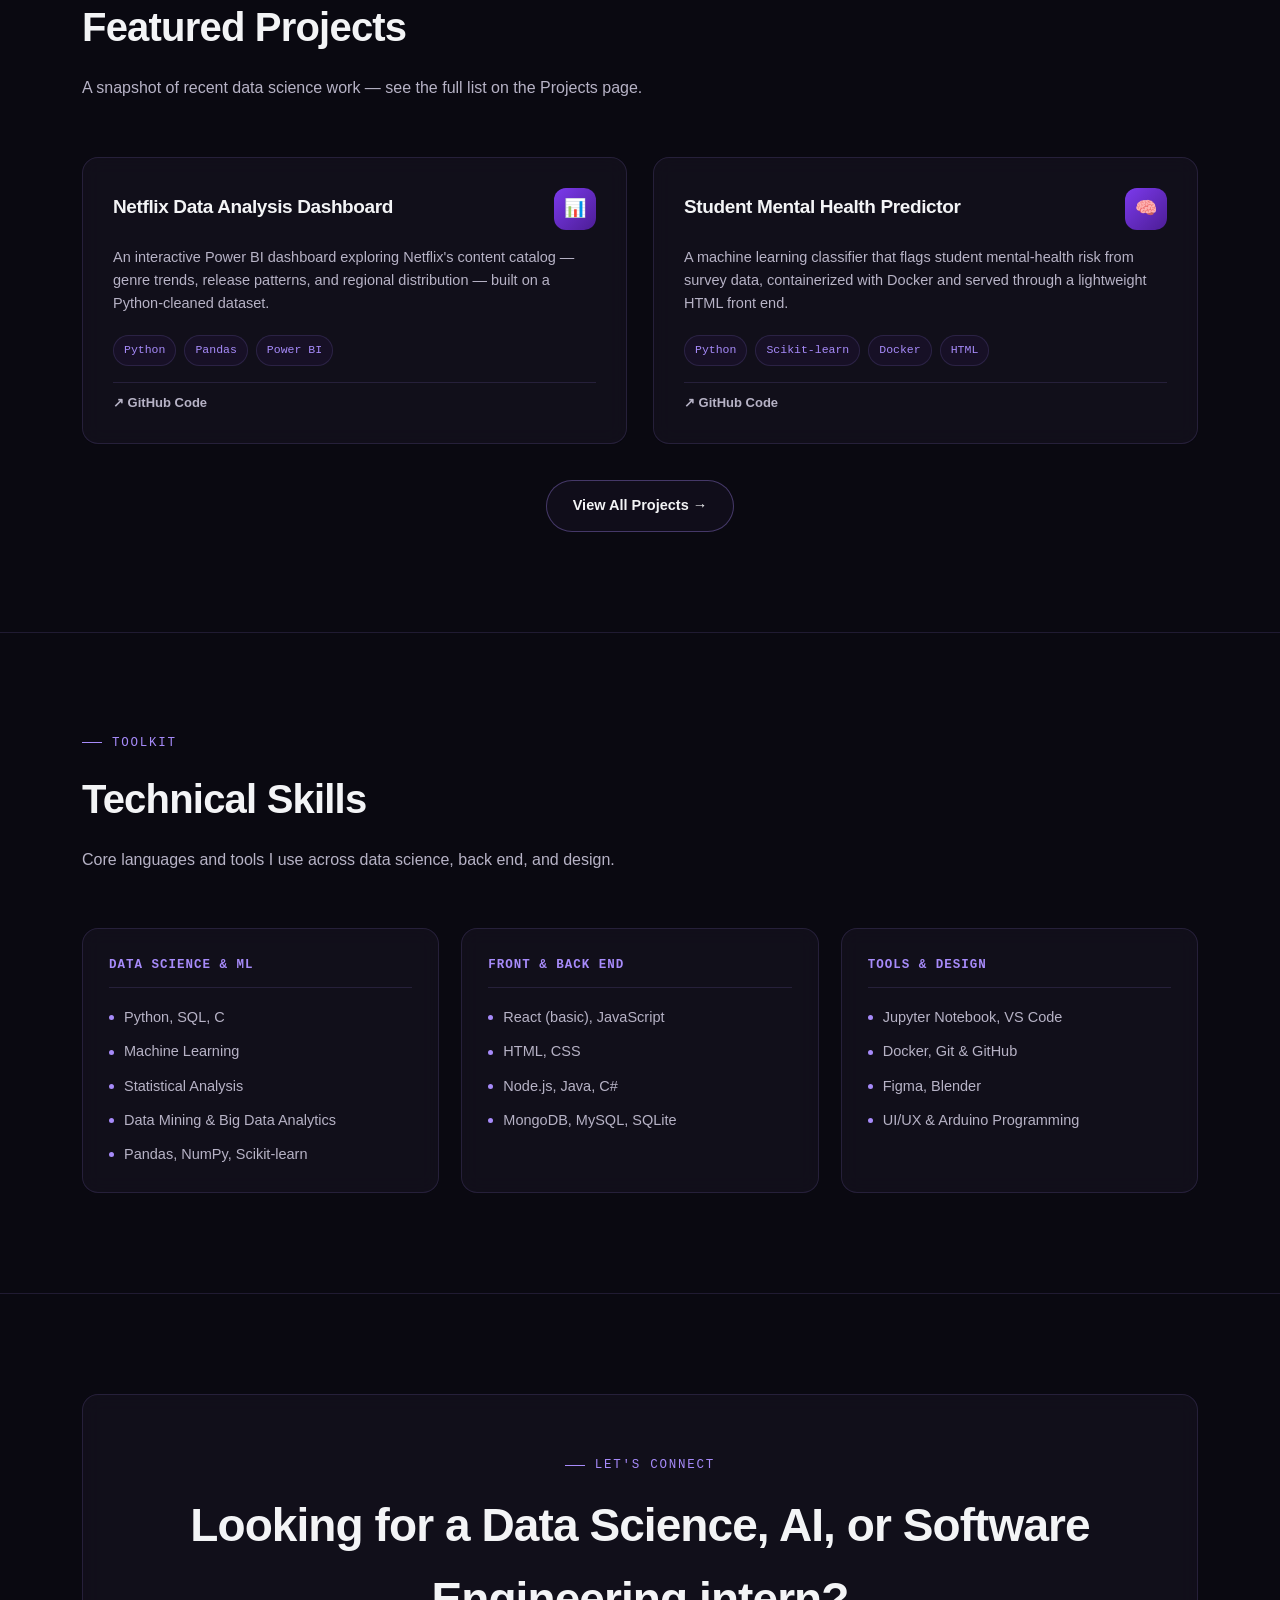
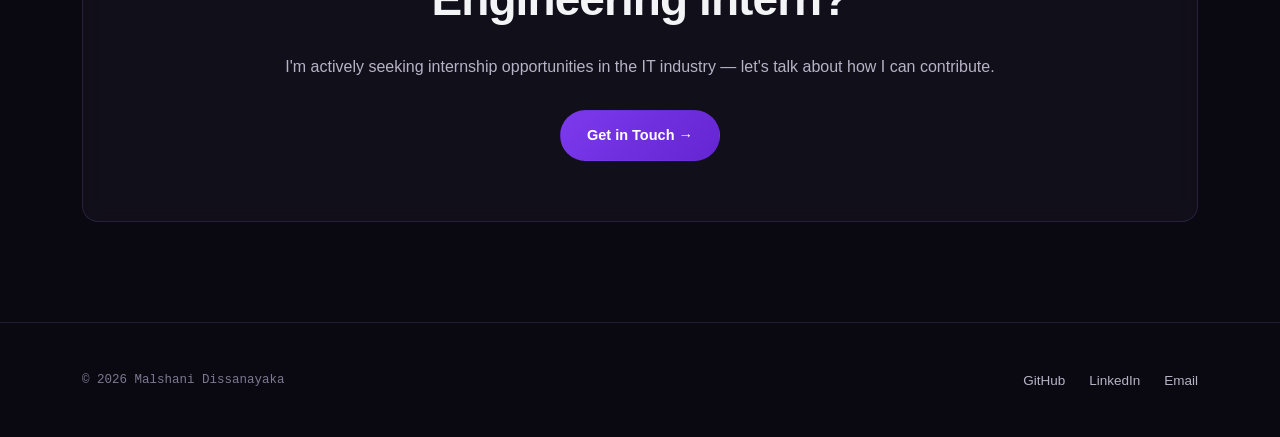
==== commit 3903a8a8: "Correct ampersand entity in header Fixed HTML entity for ampersand in header." ====
--- a/index.html
+++ b/index.html
@@ -35,7 +35,7 @@
     <div class="hero-grid">
       <div>
         <div class="eyebrow">Negombo, Sri Lanka · Open to internships</div>
-        <h1>Malshani Dissanayaka<br><span class="accent">Data Science Undergraduate</span> &amp;Machine Learning Enthusiast</h1>
+        <h1>Malshani Dissanayaka<br><span class="accent">Data Science Undergraduate</span> &amp;</h1>
         <p class="hero-sub">I bridge statistical analysis with real-world business impact — turning raw, messy data into models and dashboards that people actually use to make decisions.</p>
         <div class="hero-actions">
           <a href="projects.html" class="btn btn-primary">Explore Projects →</a>
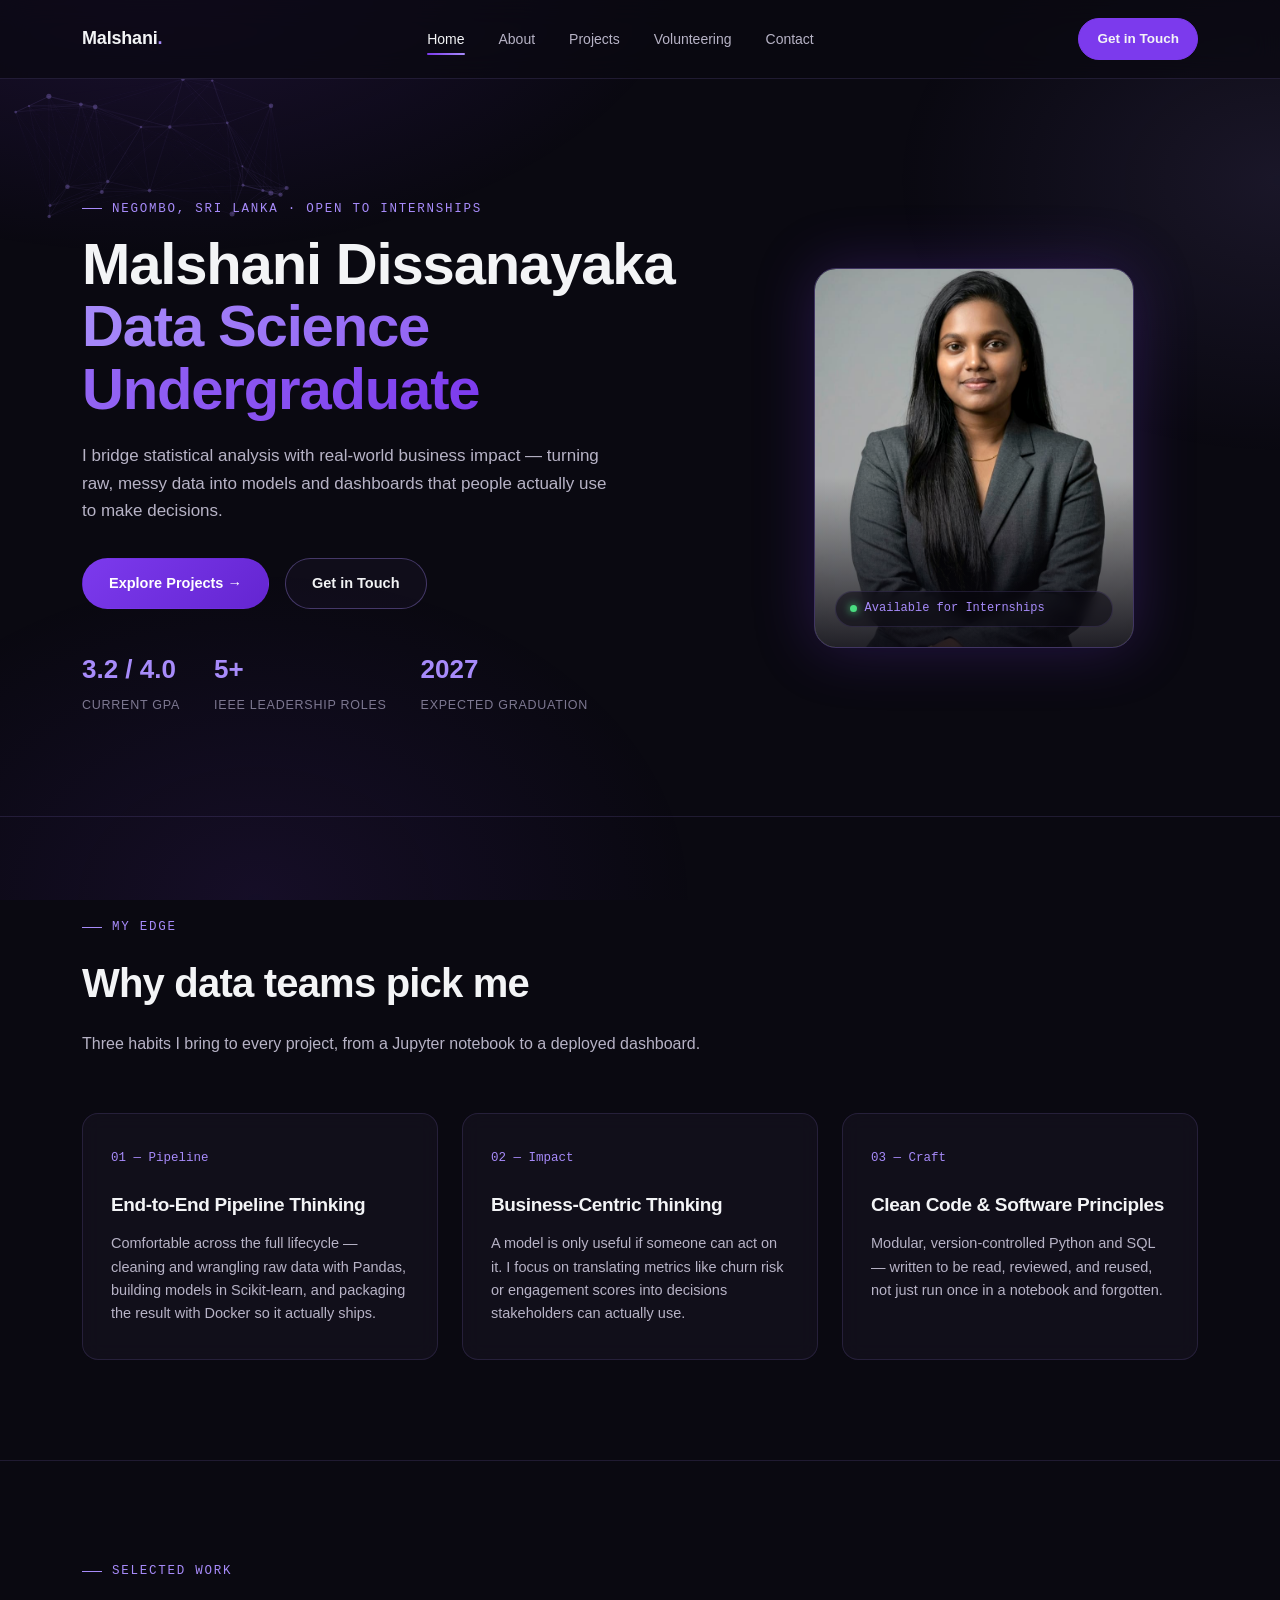
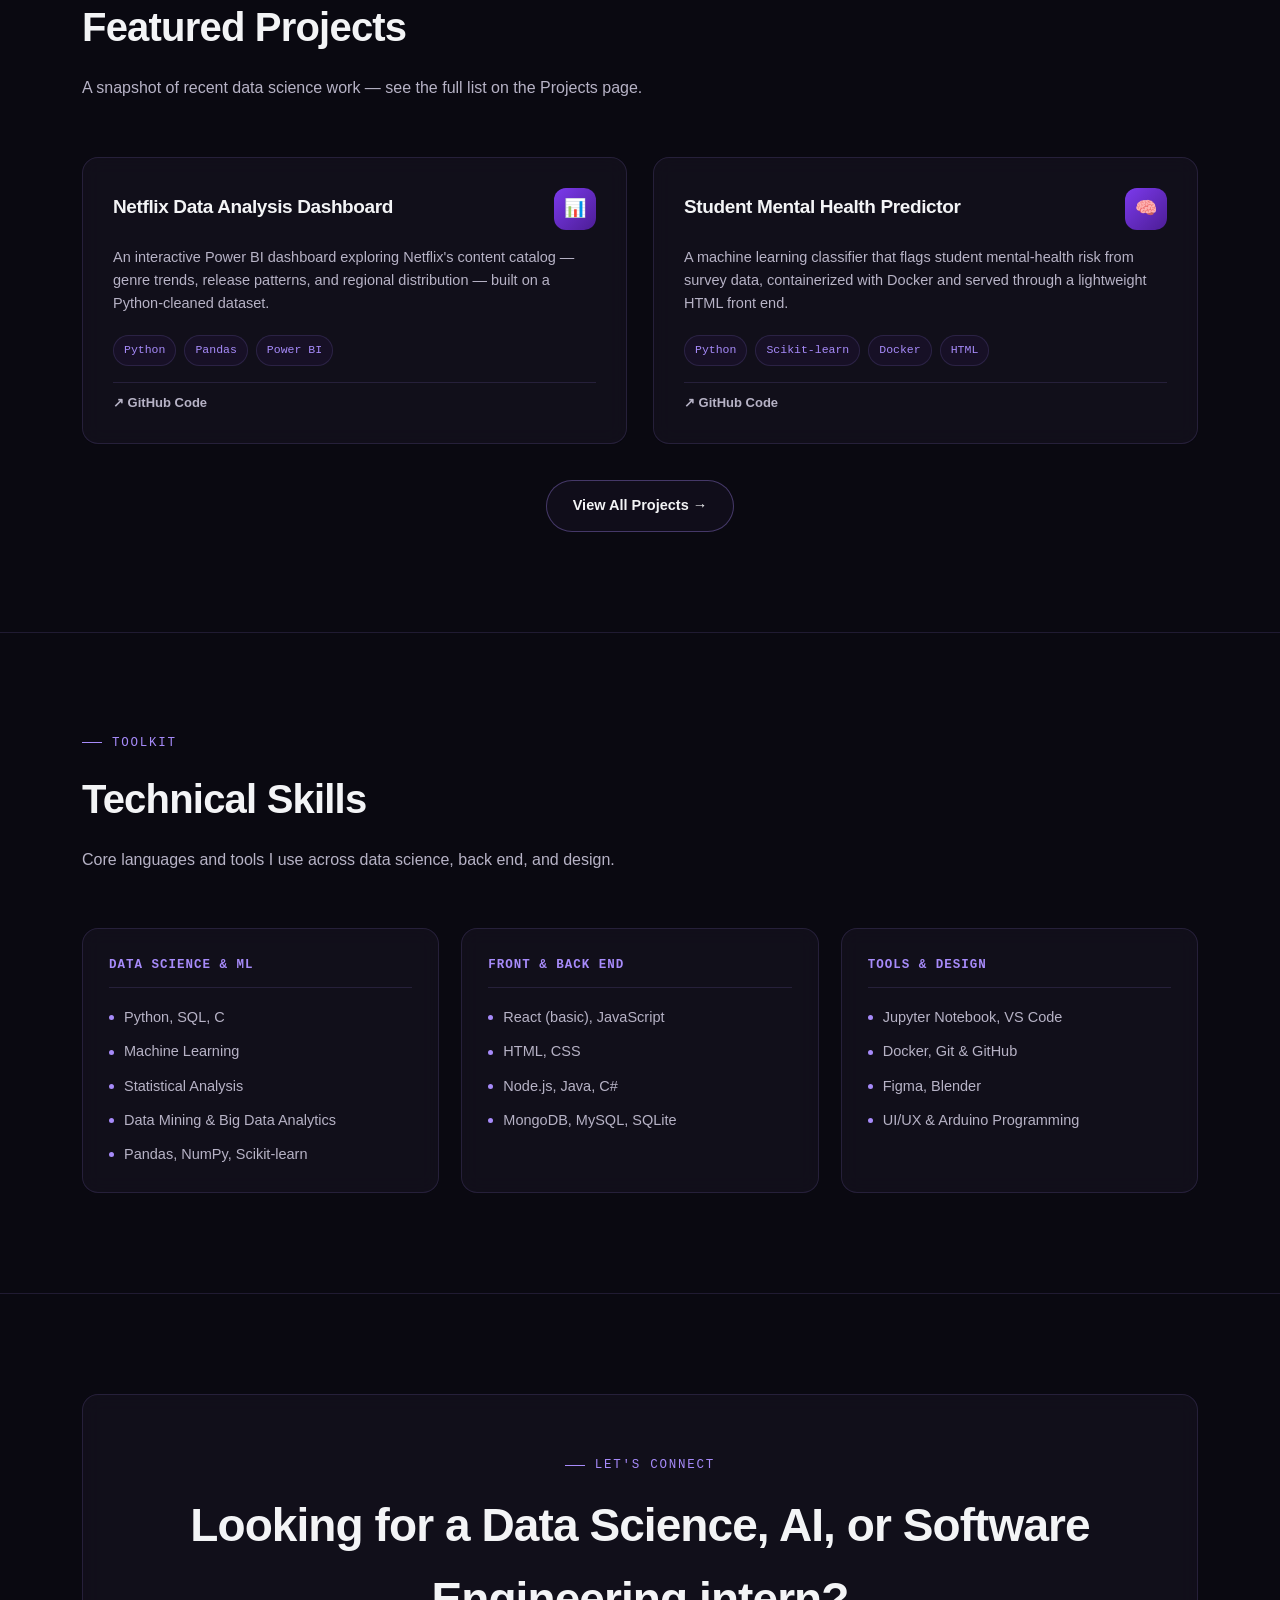
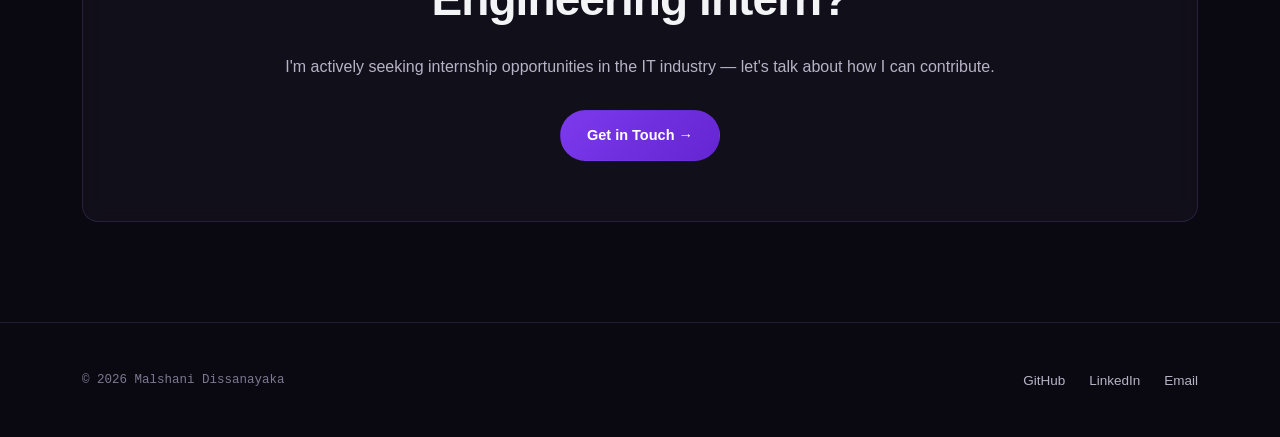
==== commit da8b28a3: "Fix HTML formatting for header element" ====
--- a/index.html
+++ b/index.html
@@ -35,7 +35,7 @@
     <div class="hero-grid">
       <div>
         <div class="eyebrow">Negombo, Sri Lanka · Open to internships</div>
-        <h1>Malshani Dissanayaka<br><span class="accent">Data Science Undergraduate</span> &amp;</h1>
+        <h1>Malshani Dissanayaka<br><span class="accent">Data Science Undergraduate</span></h1>
         <p class="hero-sub">I bridge statistical analysis with real-world business impact — turning raw, messy data into models and dashboards that people actually use to make decisions.</p>
         <div class="hero-actions">
           <a href="projects.html" class="btn btn-primary">Explore Projects →</a>
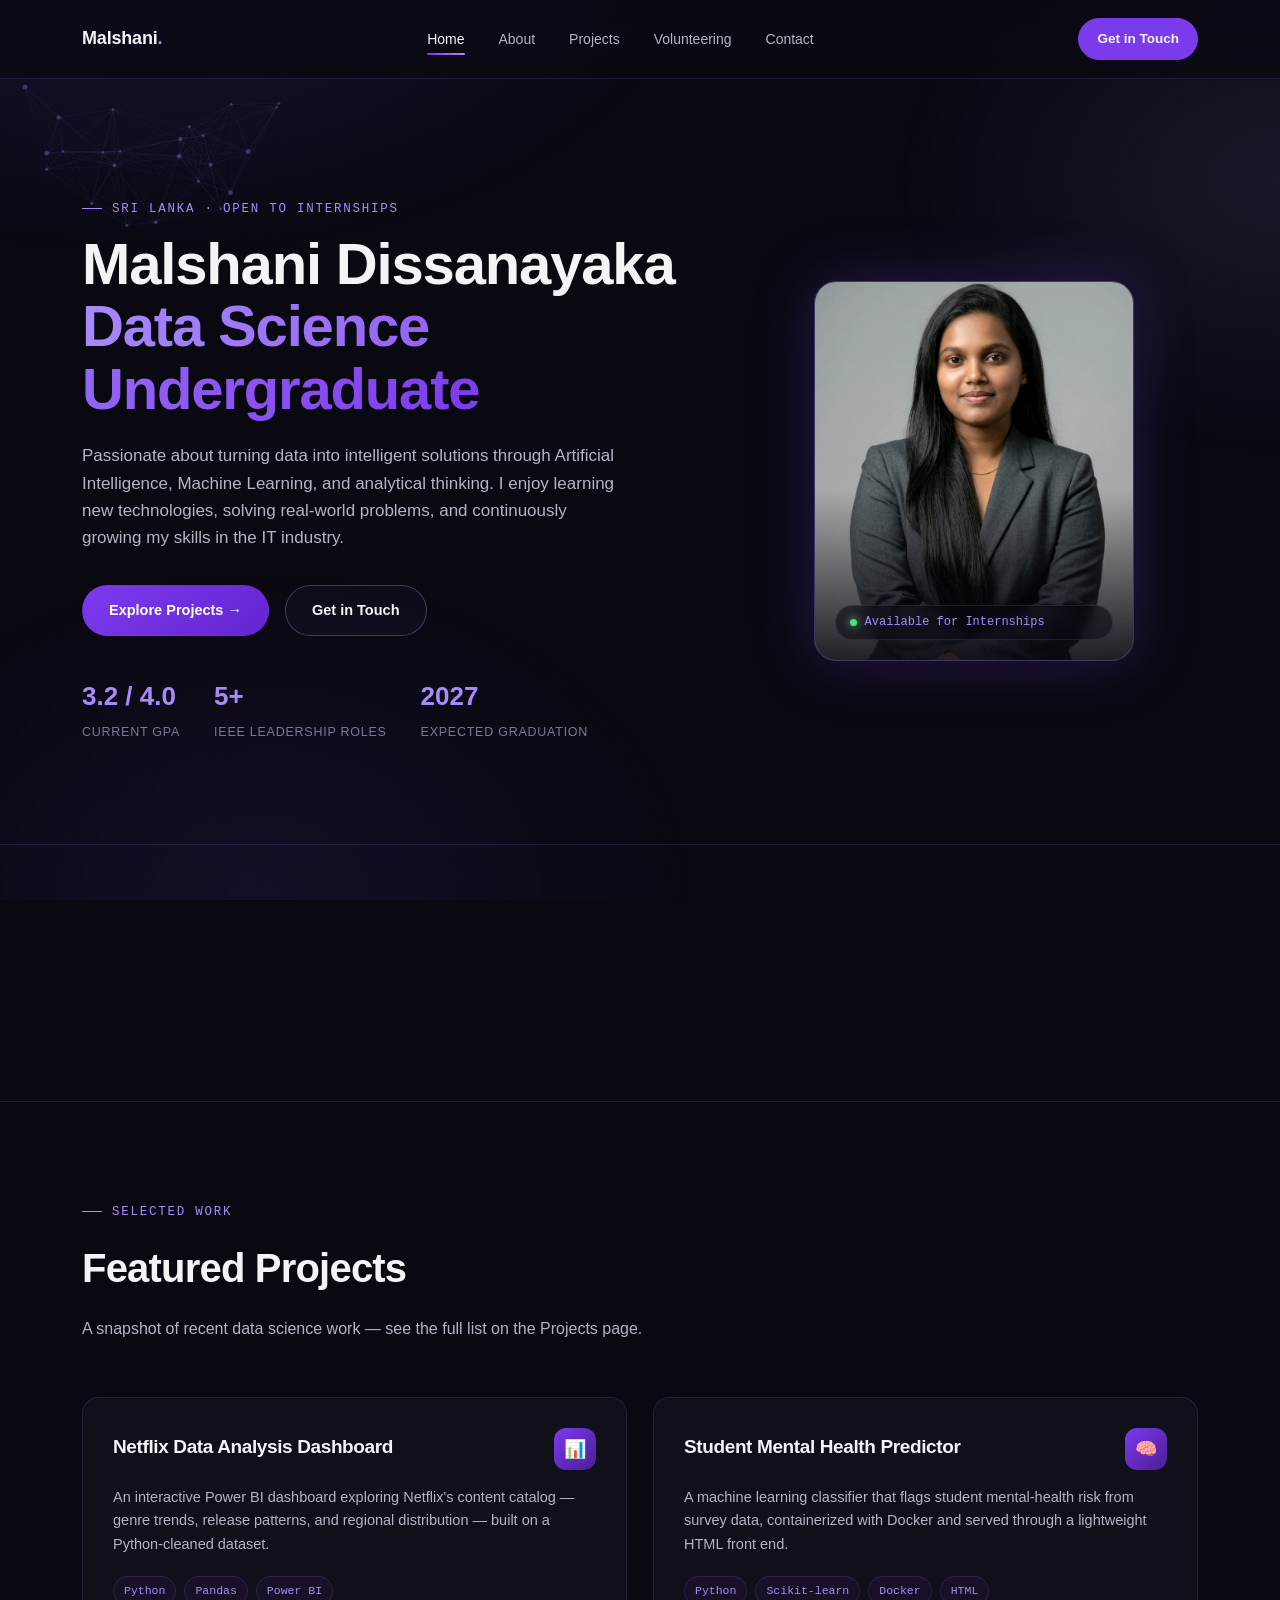
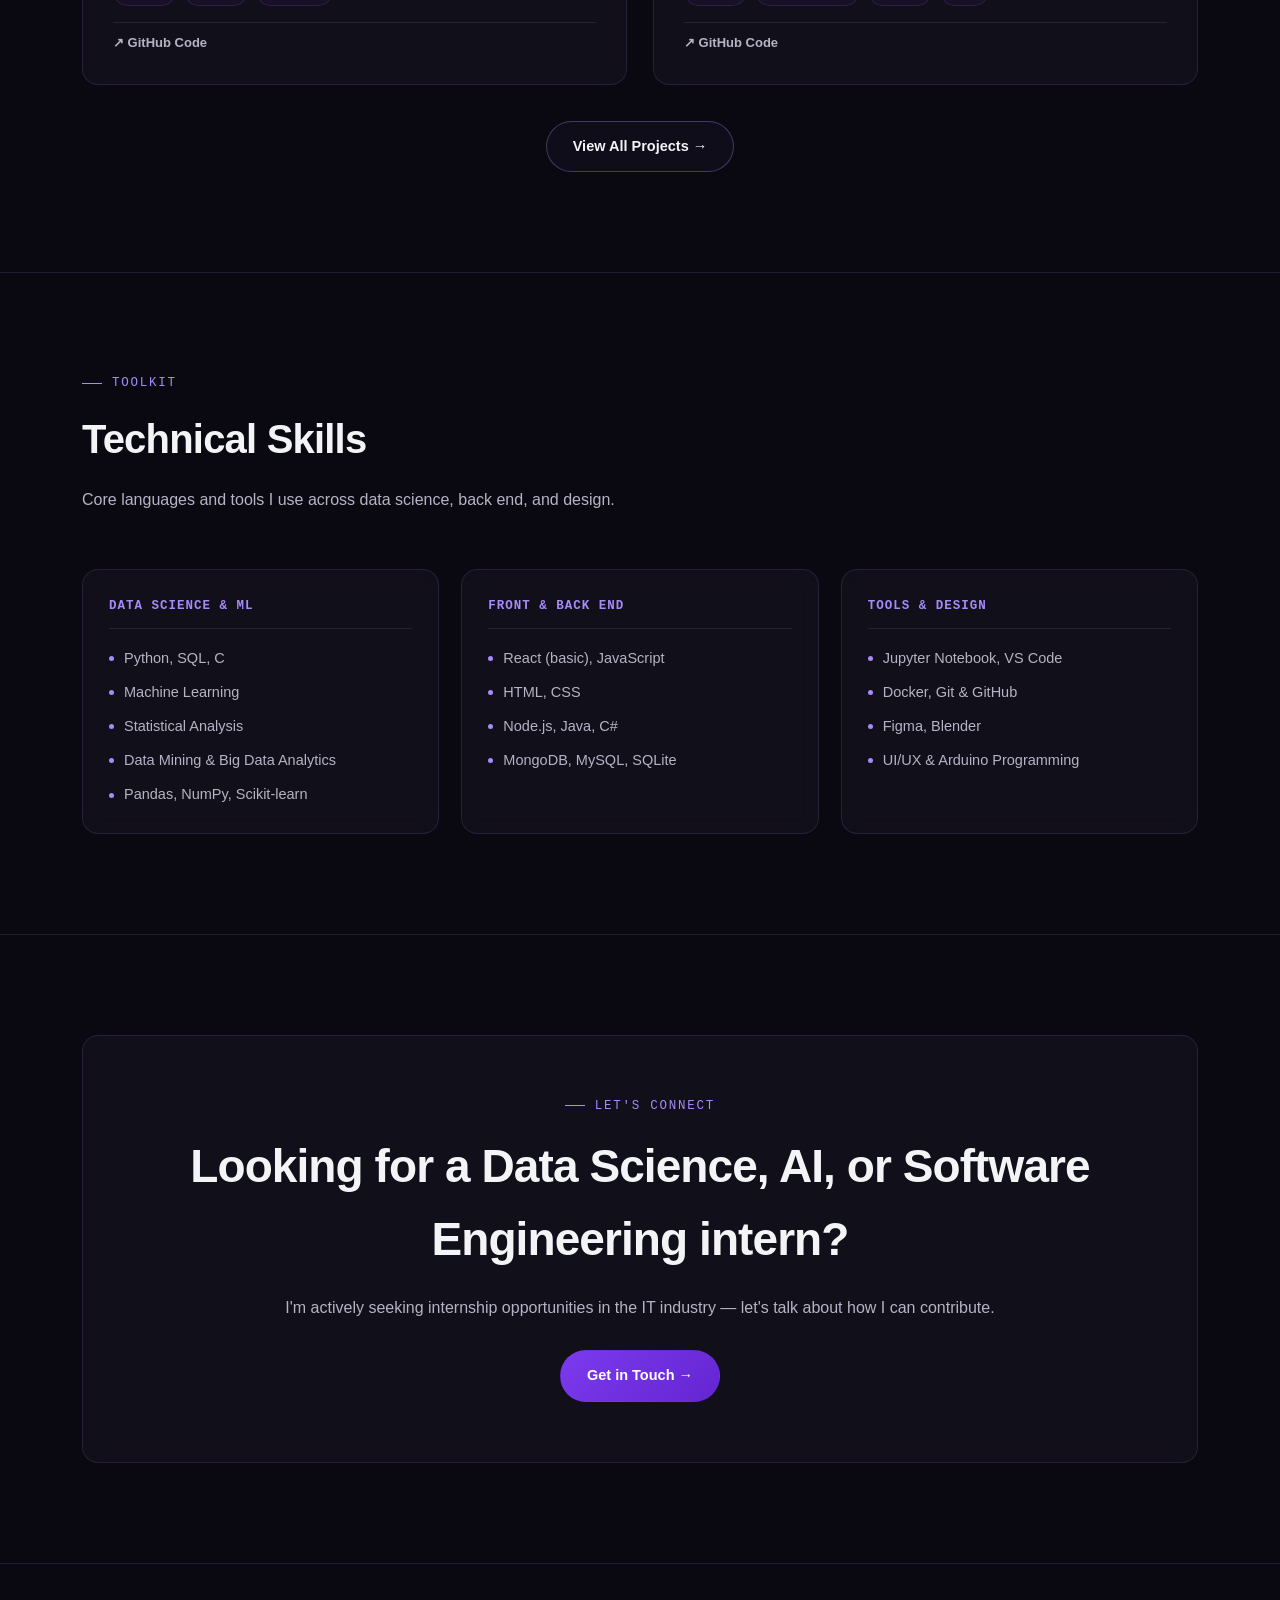
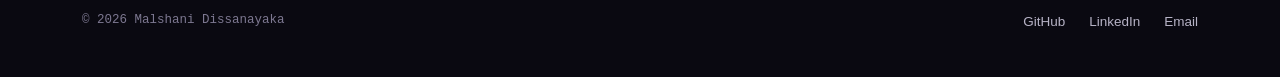
==== commit dafc046a: "Update index.html" ====
--- a/index.html
+++ b/index.html
@@ -34,9 +34,9 @@
   <div class="wrap">
     <div class="hero-grid">
       <div>
-        <div class="eyebrow">Negombo, Sri Lanka · Open to internships</div>
+        <div class="eyebrow">Sri Lanka · Open to internships</div>
         <h1>Malshani Dissanayaka<br><span class="accent">Data Science Undergraduate</span></h1>
-        <p class="hero-sub">I bridge statistical analysis with real-world business impact — turning raw, messy data into models and dashboards that people actually use to make decisions.</p>
+        <p class="hero-sub">Passionate about turning data into intelligent solutions through Artificial Intelligence, Machine Learning, and analytical thinking. I enjoy learning new technologies, solving real-world problems, and continuously growing my skills in the IT industry.</p>
         <div class="hero-actions">
           <a href="projects.html" class="btn btn-primary">Explore Projects →</a>
           <a href="contact.html" class="btn btn-ghost">Get in Touch</a>
@@ -60,25 +60,6 @@
 <section class="section" id="edge">
   <div class="wrap">
     <div class="section-head reveal">
-      <div class="eyebrow">My Edge</div>
-      <h2>Why data teams pick me</h2>
-      <p>Three habits I bring to every project, from a Jupyter notebook to a deployed dashboard.</p>
-    </div>
-    <div class="pillars">
-      <div class="pillar reveal">
-        <div class="pillar-index mono">01 — Pipeline</div>
-        <h3>End-to-End Pipeline Thinking</h3>
-        <p>Comfortable across the full lifecycle — cleaning and wrangling raw data with Pandas, building models in Scikit-learn, and packaging the result with Docker so it actually ships.</p>
-      </div>
-      <div class="pillar reveal">
-        <div class="pillar-index mono">02 — Impact</div>
-        <h3>Business-Centric Thinking</h3>
-        <p>A model is only useful if someone can act on it. I focus on translating metrics like churn risk or engagement scores into decisions stakeholders can actually use.</p>
-      </div>
-      <div class="pillar reveal">
-        <div class="pillar-index mono">03 — Craft</div>
-        <h3>Clean Code &amp; Software Principles</h3>
-        <p>Modular, version-controlled Python and SQL — written to be read, reviewed, and reused, not just run once in a notebook and forgotten.</p>
       </div>
     </div>
   </div>
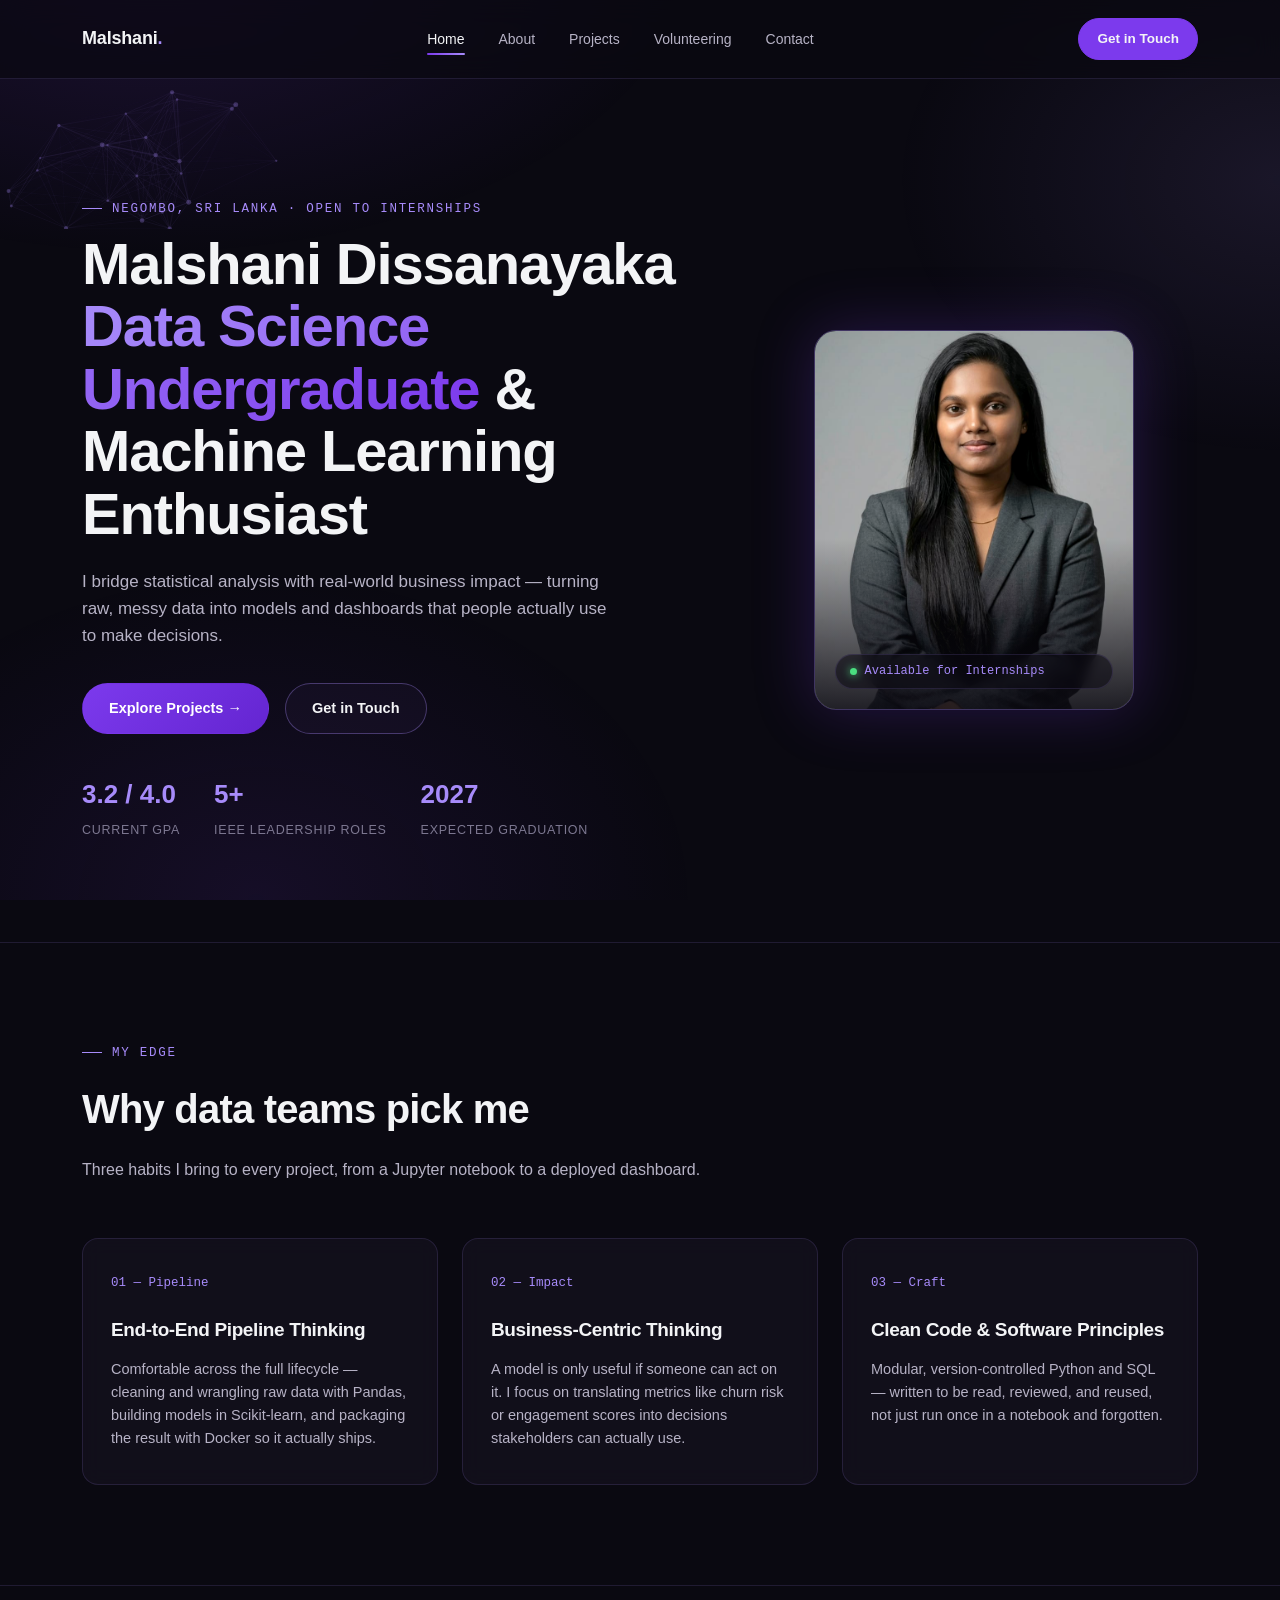
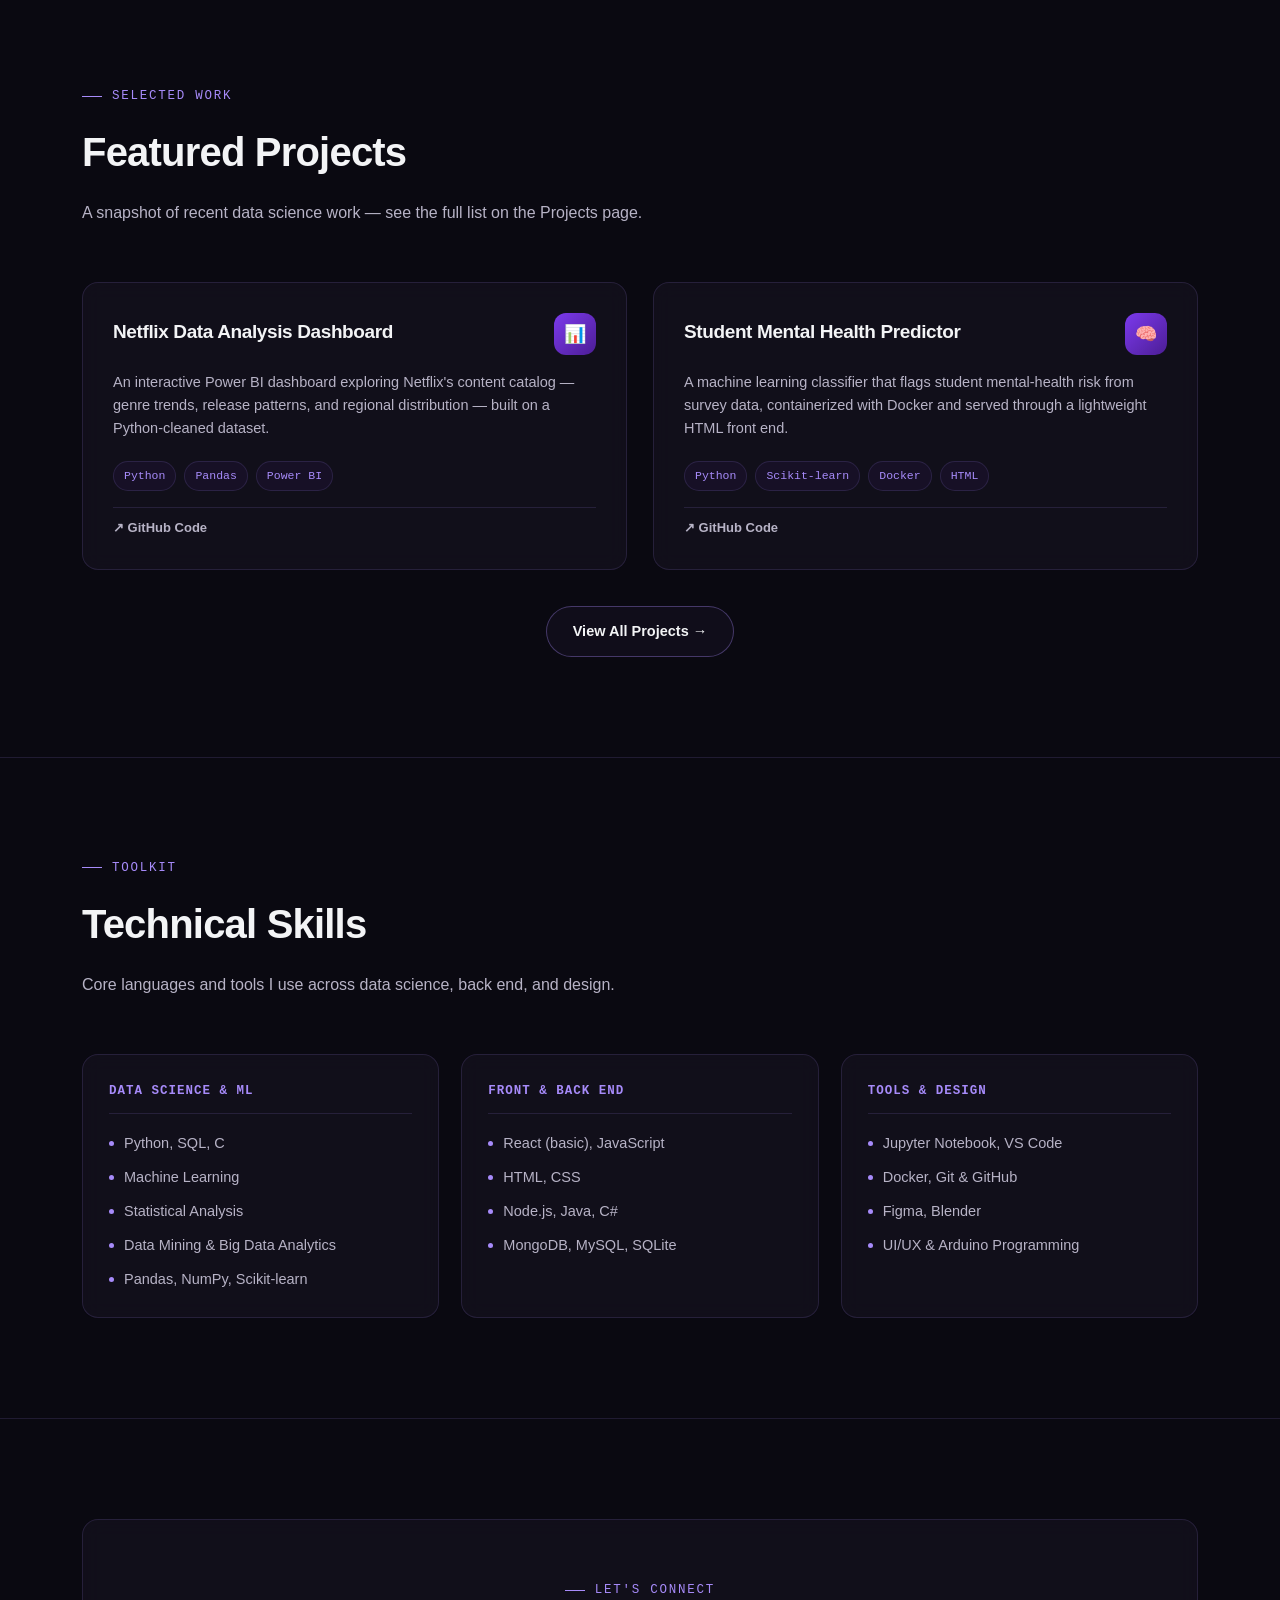
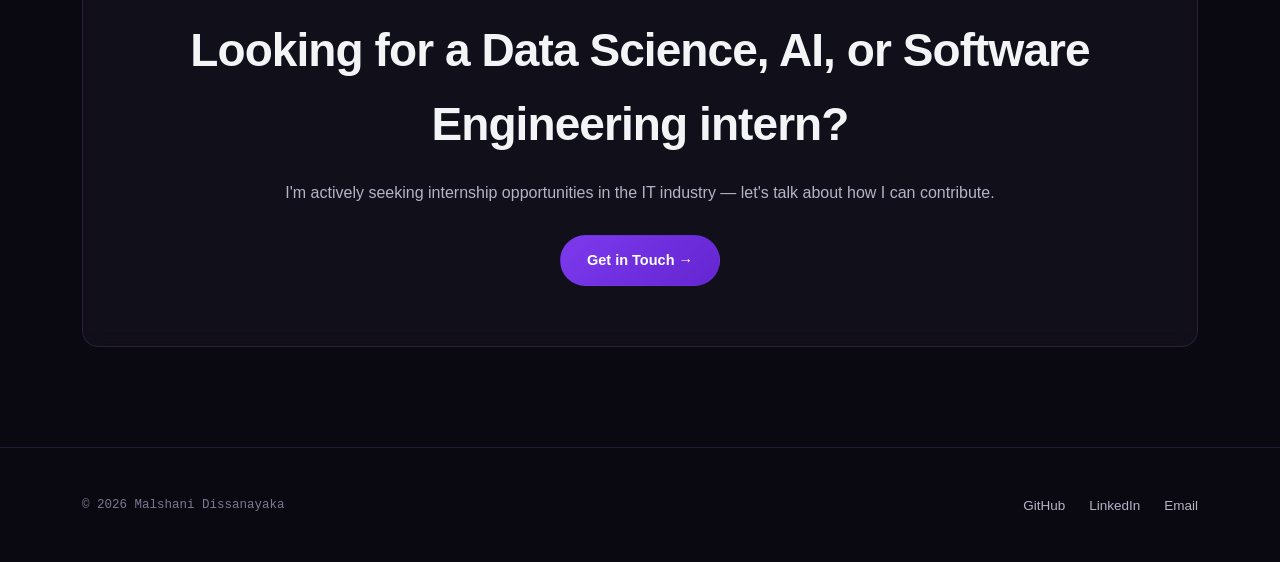
==== commit 95ab08d1: "Add files via upload" ====
--- a/index.html
+++ b/index.html
@@ -34,9 +34,9 @@
   <div class="wrap">
     <div class="hero-grid">
       <div>
-        <div class="eyebrow">Sri Lanka · Open to internships</div>
-        <h1>Malshani Dissanayaka<br><span class="accent">Data Science Undergraduate</span></h1>
-        <p class="hero-sub">Passionate about turning data into intelligent solutions through Artificial Intelligence, Machine Learning, and analytical thinking. I enjoy learning new technologies, solving real-world problems, and continuously growing my skills in the IT industry.</p>
+        <div class="eyebrow">Negombo, Sri Lanka · Open to internships</div>
+        <h1>Malshani Dissanayaka<br><span class="accent">Data Science Undergraduate</span> &amp; Machine Learning Enthusiast</h1>
+        <p class="hero-sub">I bridge statistical analysis with real-world business impact — turning raw, messy data into models and dashboards that people actually use to make decisions.</p>
         <div class="hero-actions">
           <a href="projects.html" class="btn btn-primary">Explore Projects →</a>
           <a href="contact.html" class="btn btn-ghost">Get in Touch</a>
@@ -60,6 +60,25 @@
 <section class="section" id="edge">
   <div class="wrap">
     <div class="section-head reveal">
+      <div class="eyebrow">My Edge</div>
+      <h2>Why data teams pick me</h2>
+      <p>Three habits I bring to every project, from a Jupyter notebook to a deployed dashboard.</p>
+    </div>
+    <div class="pillars">
+      <div class="pillar reveal">
+        <div class="pillar-index mono">01 — Pipeline</div>
+        <h3>End-to-End Pipeline Thinking</h3>
+        <p>Comfortable across the full lifecycle — cleaning and wrangling raw data with Pandas, building models in Scikit-learn, and packaging the result with Docker so it actually ships.</p>
+      </div>
+      <div class="pillar reveal">
+        <div class="pillar-index mono">02 — Impact</div>
+        <h3>Business-Centric Thinking</h3>
+        <p>A model is only useful if someone can act on it. I focus on translating metrics like churn risk or engagement scores into decisions stakeholders can actually use.</p>
+      </div>
+      <div class="pillar reveal">
+        <div class="pillar-index mono">03 — Craft</div>
+        <h3>Clean Code &amp; Software Principles</h3>
+        <p>Modular, version-controlled Python and SQL — written to be read, reviewed, and reused, not just run once in a notebook and forgotten.</p>
       </div>
     </div>
   </div>
